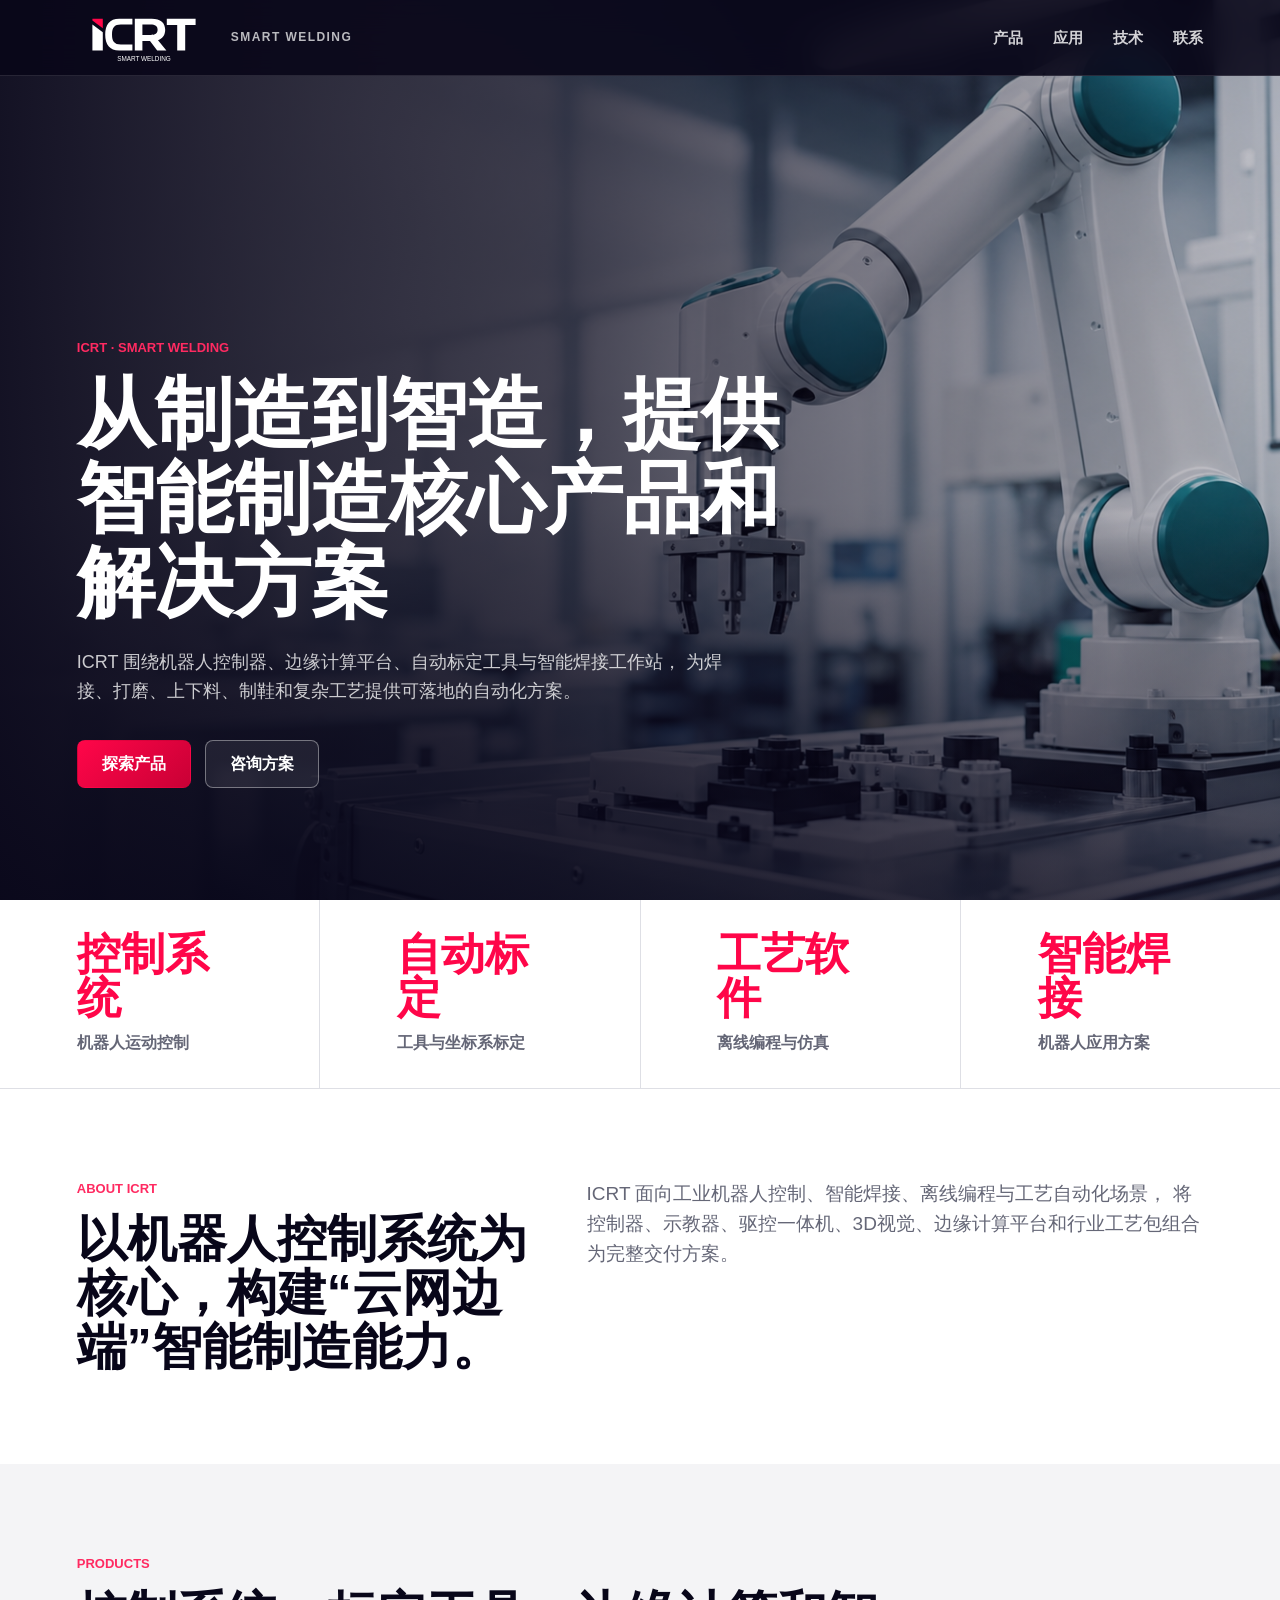
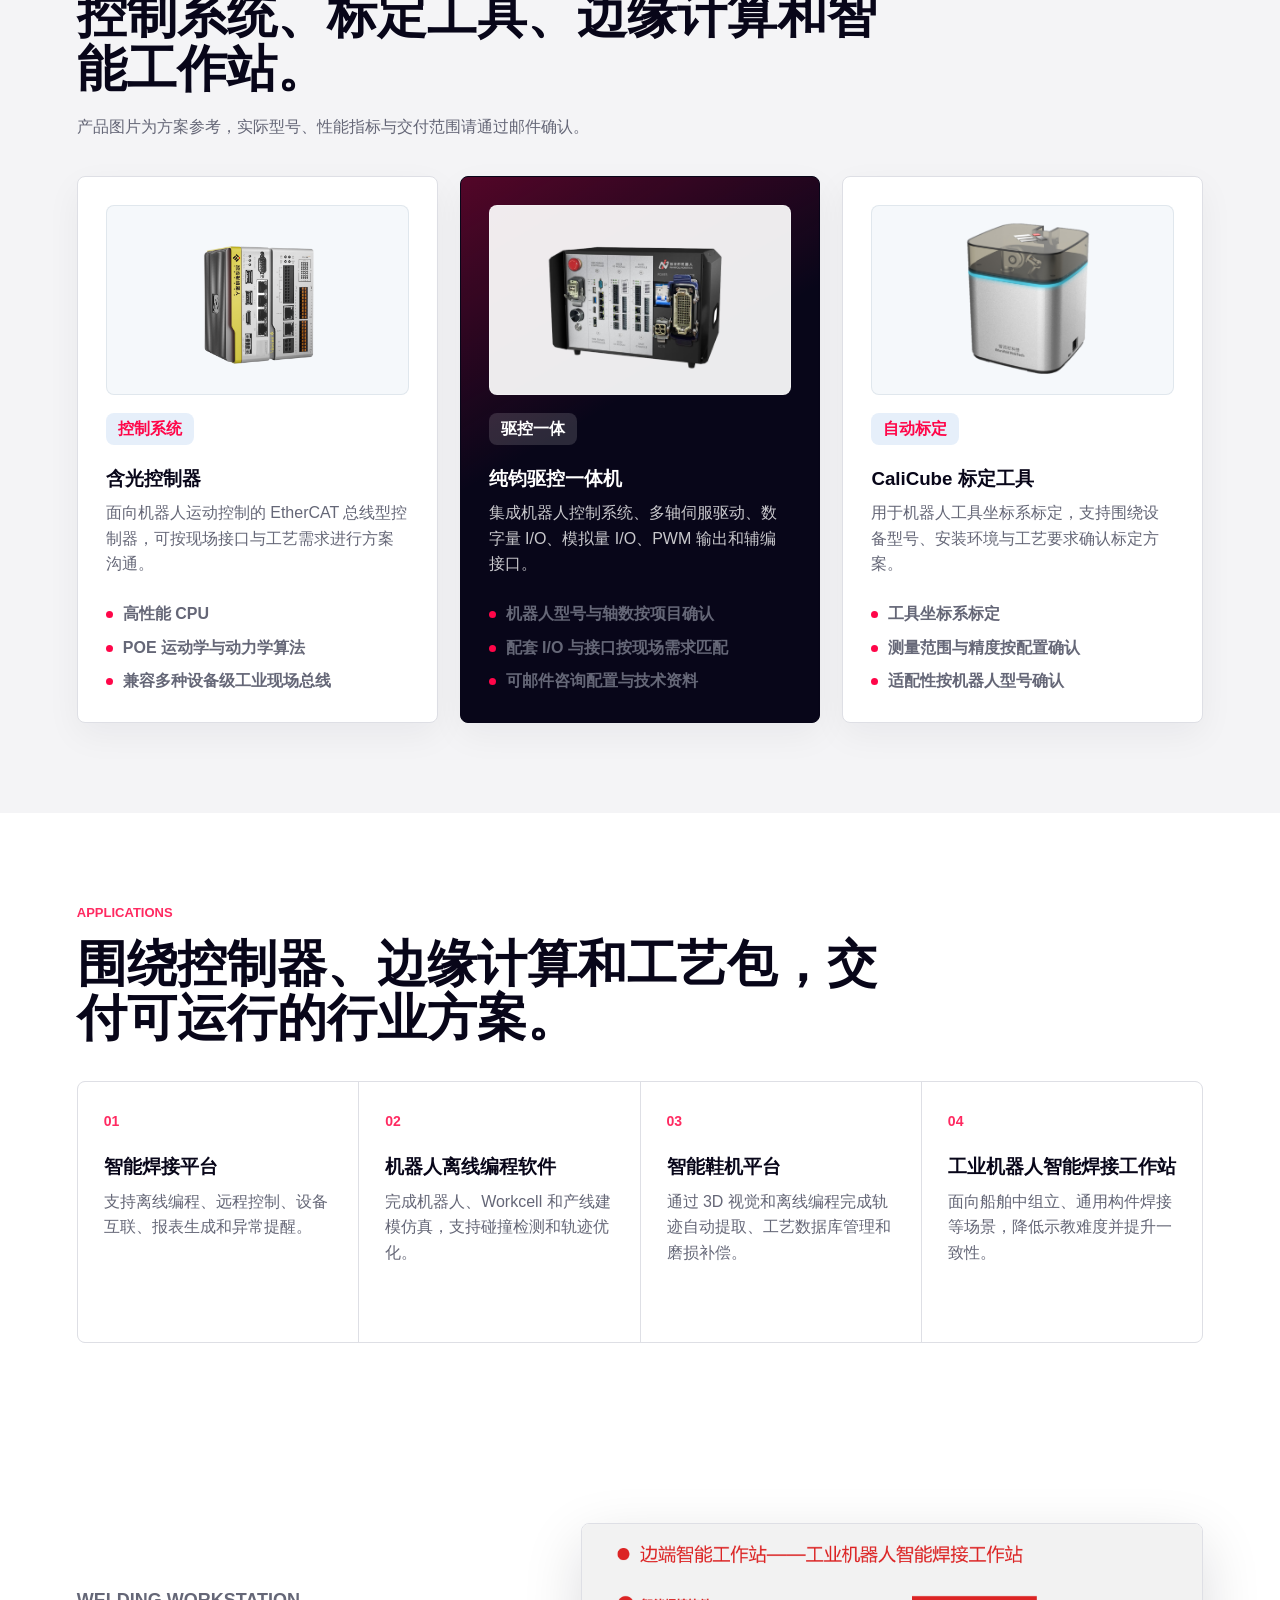
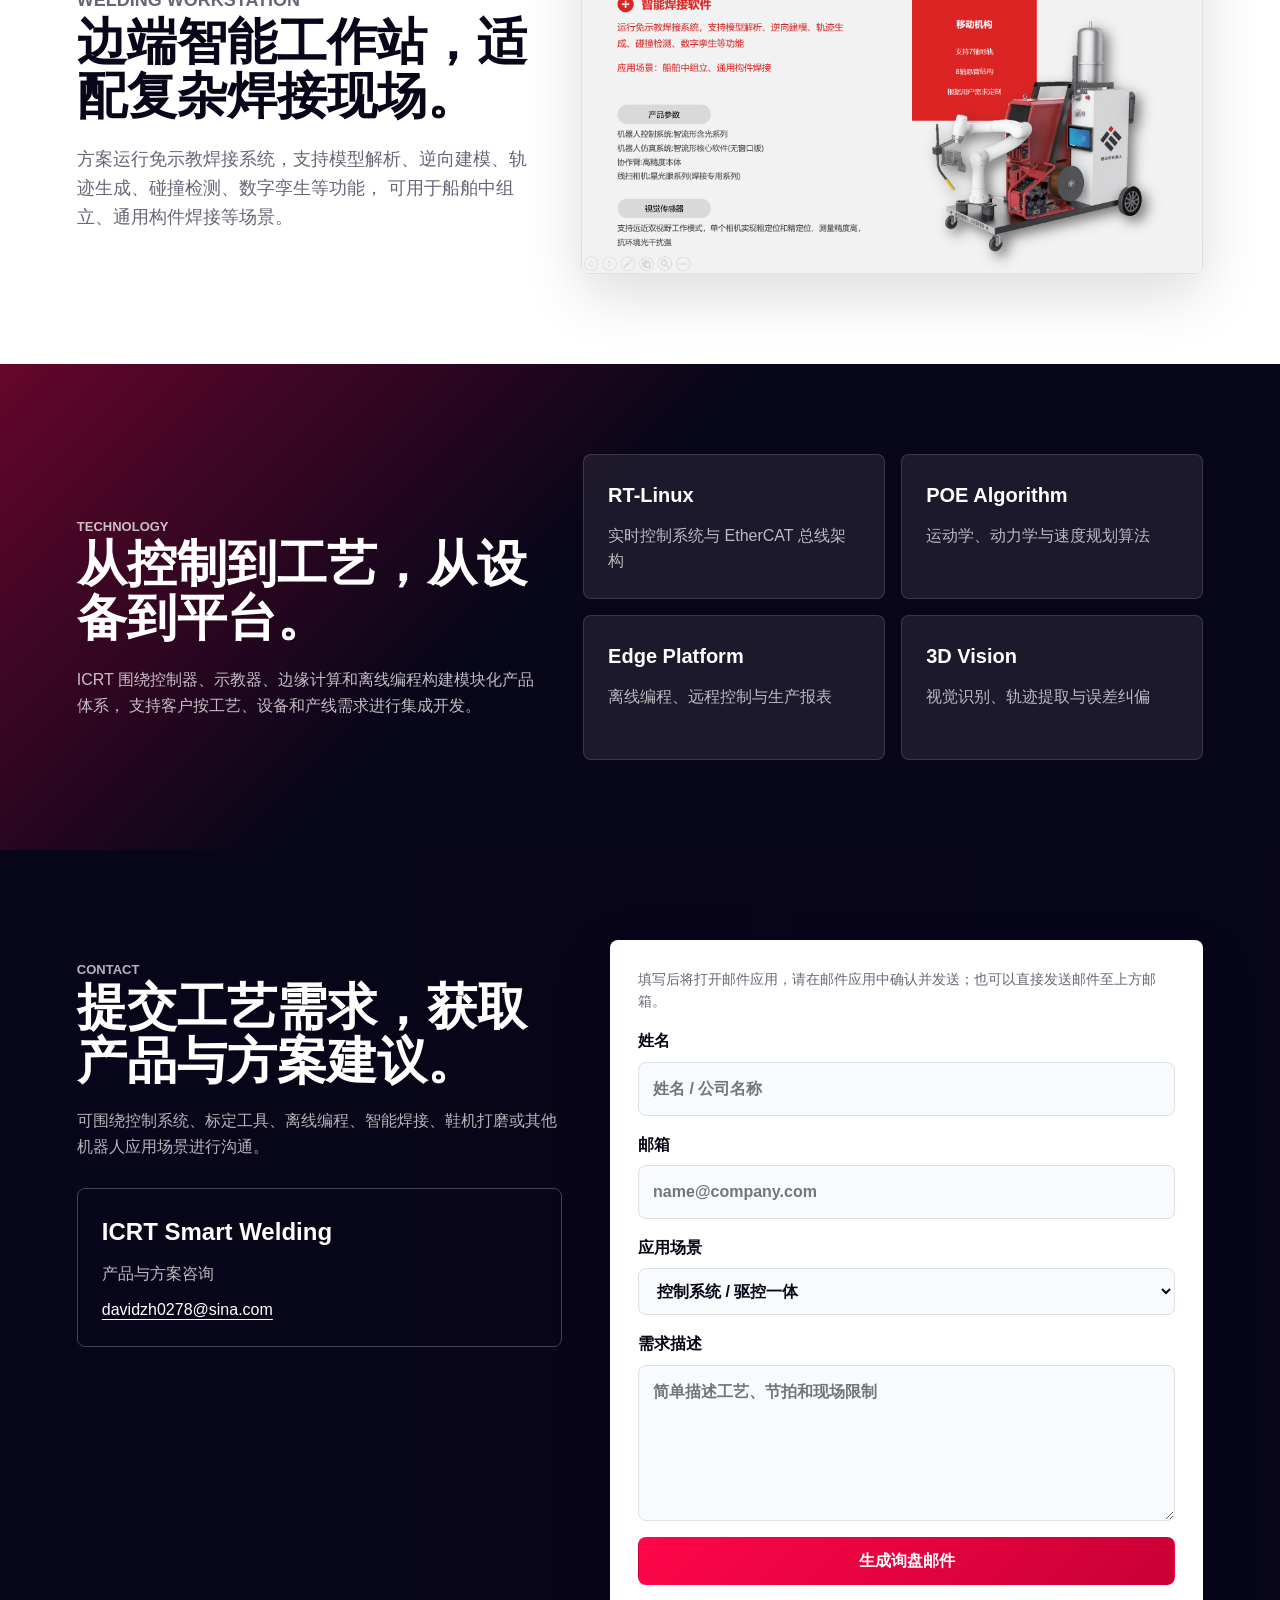
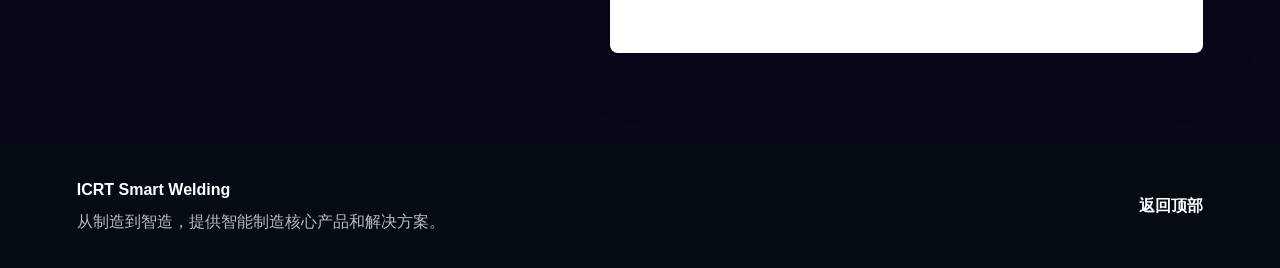
==== index.html @ 4f70ba0a "Publish ICRT public trial website" ====
<!doctype html>
<html lang="zh-CN">
  <head>
    <meta charset="UTF-8" />
    <meta name="viewport" content="width=device-width, initial-scale=1.0" />
    <meta
      name="description"
      content="ICRT Smart Welding 提供机器人控制系统、离线编程、自动标定、边缘计算和智能焊接解决方案。"
    />
    <title>ICRT Smart Welding | 智能制造核心产品与解决方案</title>
    <link rel="icon" href="assets/brand/icrt-mark.svg" type="image/svg+xml" />
    <link rel="stylesheet" href="styles.css" />
  </head>
  <body>
    <header class="site-header">
      <a class="brand" href="#top" aria-label="ICRT Smart Welding 首页">
        <img src="assets/icrt-logo.svg" alt="" />
        <span>SMART WELDING</span>
      </a>
      <button class="nav-toggle" type="button" aria-label="打开导航" aria-expanded="false">
        <span></span>
        <span></span>
        <span></span>
      </button>
      <nav class="site-nav" aria-label="主导航">
        <a href="#products">产品</a>
        <a href="#solutions">应用</a>
        <a href="#technology">技术</a>
        <a href="#contact">联系</a>
      </nav>
    </header>

    <main id="top">
      <section class="hero">
        <img class="hero-image" src="assets/hero-cobot.png" alt="洁净工业环境中的协作机器人" />
        <div class="hero-overlay"></div>
        <div class="hero-content">
          <p class="eyebrow">ICRT · SMART WELDING</p>
          <h1>从制造到智造，提供智能制造核心产品和解决方案</h1>
          <p>
            ICRT 围绕机器人控制器、边缘计算平台、自动标定工具与智能焊接工作站，
            为焊接、打磨、上下料、制鞋和复杂工艺提供可落地的自动化方案。
          </p>
          <div class="hero-actions">
            <a class="button primary" href="#products">探索产品</a>
            <a class="button secondary" href="#contact">咨询方案</a>
          </div>
        </div>
      </section>

      <section class="metrics">
        <article>
          <strong>控制系统</strong>
          <span>机器人运动控制</span>
        </article>
        <article>
          <strong>自动标定</strong>
          <span>工具与坐标系标定</span>
        </article>
        <article>
          <strong>工艺软件</strong>
          <span>离线编程与仿真</span>
        </article>
        <article>
          <strong>智能焊接</strong>
          <span>机器人应用方案</span>
        </article>
      </section>

      <section class="section intro">
        <div>
          <p class="section-label">About ICRT</p>
          <h2>以机器人控制系统为核心，构建“云网边端”智能制造能力。</h2>
        </div>
        <p>
          ICRT 面向工业机器人控制、智能焊接、离线编程与工艺自动化场景，
          将控制器、示教器、驱控一体机、3D视觉、边缘计算平台和行业工艺包组合为完整交付方案。
        </p>
      </section>

      <section class="section" id="products">
        <div class="section-heading">
          <p class="section-label">Products</p>
          <h2>控制系统、标定工具、边缘计算和智能工作站。</h2>
          <p class="product-note">产品图片为方案参考，实际型号、性能指标与交付范围请通过邮件确认。</p>
        </div>
        <div class="product-grid">
          <article class="product-card">
            <img src="assets/materials/hangguang-controller.png" alt="含光控制器" />
            <span class="product-tag">控制系统</span>
            <h3>含光控制器</h3>
            <p>面向机器人运动控制的 EtherCAT 总线型控制器，可按现场接口与工艺需求进行方案沟通。</p>
            <ul>
              <li>高性能 CPU</li>
              <li>POE 运动学与动力学算法</li>
              <li>兼容多种设备级工业现场总线</li>
            </ul>
          </article>
          <article class="product-card featured">
            <img src="assets/materials/chunjun-drive-control.png" alt="纯钧驱控一体机" />
            <span class="product-tag">驱控一体</span>
            <h3>纯钧驱控一体机</h3>
            <p>集成机器人控制系统、多轴伺服驱动、数字量 I/O、模拟量 I/O、PWM 输出和辅编接口。</p>
            <ul>
              <li>机器人型号与轴数按项目确认</li>
              <li>配套 I/O 与接口按现场需求匹配</li>
              <li>可邮件咨询配置与技术资料</li>
            </ul>
          </article>
          <article class="product-card">
            <img src="assets/materials/calicube.png" alt="CaliCube 自动标定工具" />
            <span class="product-tag">自动标定</span>
            <h3>CaliCube 标定工具</h3>
            <p>用于机器人工具坐标系标定，支持围绕设备型号、安装环境与工艺要求确认标定方案。</p>
            <ul>
              <li>工具坐标系标定</li>
              <li>测量范围与精度按配置确认</li>
              <li>适配性按机器人型号确认</li>
            </ul>
          </article>
        </div>
      </section>

      <section class="section solutions" id="solutions">
        <div class="section-heading">
          <p class="section-label">Applications</p>
          <h2>围绕控制器、边缘计算和工艺包，交付可运行的行业方案。</h2>
        </div>
        <div class="solution-list">
          <article>
            <span>01</span>
            <h3>智能焊接平台</h3>
            <p>支持离线编程、远程控制、设备互联、报表生成和异常提醒。</p>
          </article>
          <article>
            <span>02</span>
            <h3>机器人离线编程软件</h3>
            <p>完成机器人、Workcell 和产线建模仿真，支持碰撞检测和轨迹优化。</p>
          </article>
          <article>
            <span>03</span>
            <h3>智能鞋机平台</h3>
            <p>通过 3D 视觉和离线编程完成轨迹自动提取、工艺数据库管理和磨损补偿。</p>
          </article>
          <article>
            <span>04</span>
            <h3>工业机器人智能焊接工作站</h3>
            <p>面向船舶中组立、通用构件焊接等场景，降低示教难度并提升一致性。</p>
          </article>
        </div>
      </section>

      <section class="section image-feature">
        <div>
          <p class="section-label">Welding Workstation</p>
          <h2>边端智能工作站，适配复杂焊接现场。</h2>
          <p>
            方案运行免示教焊接系统，支持模型解析、逆向建模、轨迹生成、碰撞检测、数字孪生等功能，
            可用于船舶中组立、通用构件焊接等场景。
          </p>
        </div>
        <img src="assets/materials/welding-workstation.png" alt="工业机器人智能焊接工作站" />
      </section>

      <section class="section tech-band" id="technology">
        <div class="tech-copy">
          <p class="section-label">Technology</p>
          <h2>从控制到工艺，从设备到平台。</h2>
          <p>
            ICRT 围绕控制器、示教器、边缘计算和离线编程构建模块化产品体系，
            支持客户按工艺、设备和产线需求进行集成开发。
          </p>
        </div>
        <div class="tech-grid">
          <div>
            <strong>RT-Linux</strong>
            <span>实时控制系统与 EtherCAT 总线架构</span>
          </div>
          <div>
            <strong>POE Algorithm</strong>
            <span>运动学、动力学与速度规划算法</span>
          </div>
          <div>
            <strong>Edge Platform</strong>
            <span>离线编程、远程控制与生产报表</span>
          </div>
          <div>
            <strong>3D Vision</strong>
            <span>视觉识别、轨迹提取与误差纠偏</span>
          </div>
        </div>
      </section>

      <section class="contact-section" id="contact">
        <div>
          <p class="section-label">Contact</p>
          <h2>提交工艺需求，获取产品与方案建议。</h2>
          <p>
            可围绕控制系统、标定工具、离线编程、智能焊接、鞋机打磨或其他机器人应用场景进行沟通。
          </p>
          <div class="contact-details">
            <strong>ICRT Smart Welding</strong>
            <span>产品与方案咨询</span>
            <a href="mailto:davidzh0278@sina.com">davidzh0278@sina.com</a>
          </div>
        </div>
        <form class="contact-form" aria-describedby="contact-form-help">
          <p class="form-help" id="contact-form-help">填写后将打开邮件应用，请在邮件应用中确认并发送；也可以直接发送邮件至上方邮箱。</p>
          <label>
            姓名
            <input type="text" name="name" placeholder="姓名 / 公司名称" required />
          </label>
          <label>
            邮箱
            <input type="email" name="email" placeholder="name@company.com" required />
          </label>
          <label>
            应用场景
            <select name="scenario">
              <option>控制系统 / 驱控一体</option>
              <option>智能焊接平台</option>
              <option>离线编程 / 边缘计算</option>
              <option>自动标定 / 视觉应用</option>
            </select>
          </label>
          <label>
            需求描述
            <textarea name="message" rows="5" placeholder="简单描述工艺、节拍和现场限制" required></textarea>
          </label>
          <button class="button primary" type="submit">生成询盘邮件</button>
          <p class="form-status" role="status"></p>
        </form>
      </section>
    </main>

    <footer class="site-footer">
      <div>
        <strong>ICRT Smart Welding</strong>
        <p>从制造到智造，提供智能制造核心产品和解决方案。</p>
      </div>
      <a href="#top">返回顶部</a>
    </footer>

    <script src="script.js"></script>
  </body>
</html>
---- styles.css ----
:root {
  --ink: #080619;
  --muted: #656777;
  --line: #dedfe5;
  --paper: #f4f4f6;
  --surface: #ffffff;
  --navy: #080619;
  --blue: #ff0649;
  --cyan: #ff2a61;
  --orange: #ff0649;
  --silver: #d7d9df;
  --shadow: 0 20px 60px rgba(8, 6, 25, 0.14);
}

* {
  box-sizing: border-box;
}

html {
  scroll-behavior: smooth;
}

body {
  margin: 0;
  color: var(--ink);
  background: var(--paper);
  font-family: "Microsoft YaHei", "PingFang SC", "Hiragino Sans GB", Arial, sans-serif;
  line-height: 1.6;
}

a {
  color: inherit;
  text-decoration: none;
}

button,
input,
textarea,
select {
  font: inherit;
}

.site-header {
  position: fixed;
  inset: 0 0 auto;
  z-index: 20;
  display: flex;
  align-items: center;
  justify-content: space-between;
  min-height: 76px;
  padding: 0 6vw;
  color: #fff;
  background: rgba(8, 6, 25, 0.88);
  border-bottom: 1px solid rgba(255, 255, 255, 0.12);
  backdrop-filter: blur(18px);
}

.brand {
  display: flex;
  align-items: center;
  gap: 12px;
  font-weight: 800;
}

.brand img {
  width: 142px;
  height: 58px;
  object-fit: contain;
  padding: 0;
  background: transparent;
  border-radius: 0;
}

.brand span {
  font-size: 12px;
  letter-spacing: 0.12em;
  color: rgba(255, 255, 255, 0.72);
}

.site-nav {
  display: flex;
  align-items: center;
  gap: 30px;
  color: rgba(255, 255, 255, 0.82);
  font-size: 15px;
  font-weight: 700;
}

.site-nav a:hover {
  color: #fff;
}

.nav-toggle {
  display: none;
  width: 42px;
  height: 42px;
  padding: 10px;
  background: transparent;
  border: 1px solid rgba(255, 255, 255, 0.24);
  border-radius: 8px;
}

.nav-toggle span {
  display: block;
  height: 2px;
  margin: 5px 0;
  background: #fff;
}

.hero {
  position: relative;
  min-height: 100vh;
  display: grid;
  align-items: end;
  overflow: hidden;
  background: var(--navy);
}

.hero-image {
  position: absolute;
  inset: 0;
  width: 100%;
  height: 100%;
  object-fit: cover;
}

.hero-overlay {
  position: absolute;
  inset: 0;
  background:
    linear-gradient(90deg, rgba(8, 6, 25, 0.95) 0%, rgba(8, 6, 25, 0.75) 43%, rgba(8, 6, 25, 0.2) 100%),
    linear-gradient(0deg, rgba(8, 6, 25, 0.7), transparent 44%);
}

.hero-content {
  position: relative;
  z-index: 1;
  width: min(820px, 88vw);
  min-width: 0;
  max-width: 100%;
  padding: 150px 0 112px 6vw;
  color: #fff;
}

.eyebrow,
.section-label {
  margin: 0 0 13px;
  color: var(--cyan);
  font-size: 13px;
  font-weight: 900;
  letter-spacing: 0;
  text-transform: uppercase;
}

.hero h1,
.section h2,
.contact-section h2 {
  margin: 0;
  line-height: 1.08;
  letter-spacing: 0;
}

.hero h1 {
  font-size: clamp(44px, 6.5vw, 78px);
  max-width: 780px;
  overflow-wrap: anywhere;
}

.hero p:not(.eyebrow) {
  max-width: 650px;
  margin: 24px 0 0;
  color: rgba(255, 255, 255, 0.78);
  font-size: 18px;
  overflow-wrap: anywhere;
}

.hero-actions {
  display: flex;
  flex-wrap: wrap;
  gap: 14px;
  margin-top: 34px;
}

.button {
  display: inline-flex;
  align-items: center;
  justify-content: center;
  min-height: 48px;
  padding: 0 24px;
  border: 1px solid transparent;
  border-radius: 8px;
  font-weight: 900;
  cursor: pointer;
}

.button.primary {
  color: #fff;
  background: linear-gradient(135deg, #ff0649, #c90035);
}

.button.secondary {
  color: #fff;
  border-color: rgba(255, 255, 255, 0.38);
  background: rgba(255, 255, 255, 0.08);
}

.metrics {
  display: grid;
  grid-template-columns: repeat(4, 1fr);
  gap: 1px;
  background: var(--line);
  border-bottom: 1px solid var(--line);
}

.metrics article {
  padding: 32px 6vw;
  background: #fff;
}

.metrics strong {
  display: block;
  color: var(--blue);
  font-size: clamp(28px, 4vw, 44px);
  line-height: 1;
}

.metrics span {
  display: block;
  margin-top: 10px;
  color: var(--muted);
  font-weight: 700;
}

.section,
.contact-section {
  padding: 90px 6vw;
}

.intro {
  display: grid;
  grid-template-columns: minmax(280px, 0.85fr) minmax(0, 1.15fr);
  gap: 54px;
  align-items: start;
  background: #fff;
}

.intro p:last-child {
  margin: 0;
  color: var(--muted);
  font-size: 19px;
}

.section-heading {
  max-width: 820px;
  margin-bottom: 36px;
}

.section h2,
.contact-section h2 {
  font-size: clamp(30px, 4vw, 50px);
}

.product-grid {
  display: grid;
  grid-template-columns: repeat(3, 1fr);
  gap: 22px;
}

.product-card {
  min-height: 315px;
  padding: 28px;
  background: var(--surface);
  border: 1px solid var(--line);
  border-radius: 8px;
  box-shadow: 0 12px 35px rgba(7, 18, 31, 0.05);
}

.product-card img {
  display: block;
  width: 100%;
  height: 190px;
  object-fit: contain;
  margin-bottom: 18px;
  padding: 12px;
  background: #f5f8fb;
  border: 1px solid rgba(216, 225, 232, 0.72);
  border-radius: 8px;
}

.product-card.featured {
  color: #fff;
  background:
    linear-gradient(150deg, rgba(255, 6, 73, 0.3), transparent 42%),
    var(--navy);
  border-color: var(--navy);
}

.product-card.featured img {
  background: rgba(255, 255, 255, 0.92);
  border-color: rgba(255, 255, 255, 0.24);
}

.product-tag {
  display: inline-flex;
  min-height: 32px;
  align-items: center;
  padding: 0 12px;
  color: var(--blue);
  background: rgba(11, 99, 206, 0.1);
  border-radius: 8px;
  font-weight: 900;
}

.featured .product-tag {
  color: #fff;
  background: rgba(255, 255, 255, 0.14);
}

.product-card h3,
.solution-list h3 {
  margin: 22px 0 10px;
  line-height: 1.25;
}

.product-card p,
.solution-list p,
.tech-copy p,
.contact-section p {
  margin: 0;
  color: var(--muted);
}

.featured p,
.featured li {
  color: rgba(255, 255, 255, 0.78);
}

.product-card ul {
  display: grid;
  gap: 8px;
  padding: 0;
  margin: 24px 0 0;
  list-style: none;
}

.product-card li {
  color: var(--muted);
  font-weight: 700;
}

.product-card li::before {
  content: "";
  display: inline-block;
  width: 7px;
  height: 7px;
  margin-right: 10px;
  background: var(--orange);
  border-radius: 50%;
  vertical-align: middle;
}

.solutions {
  background: #fff;
}

.solution-list {
  display: grid;
  grid-template-columns: repeat(4, 1fr);
  gap: 1px;
  background: var(--line);
  border: 1px solid var(--line);
  border-radius: 8px;
  overflow: hidden;
}

.solution-list article {
  min-height: 260px;
  padding: 26px;
  background: #fff;
}

.solution-list span {
  color: var(--cyan);
  font-size: 14px;
  font-weight: 900;
}

.image-feature {
  display: grid;
  grid-template-columns: minmax(280px, 0.85fr) minmax(0, 1.15fr);
  gap: 44px;
  align-items: center;
  background: #fff;
}

.image-feature p {
  margin: 22px 0 0;
  color: var(--muted);
  font-size: 18px;
}

.image-feature img {
  display: block;
  width: 100%;
  border: 1px solid var(--line);
  border-radius: 8px;
  box-shadow: var(--shadow);
}

.tech-band {
  display: grid;
  grid-template-columns: minmax(280px, 0.85fr) minmax(0, 1.15fr);
  gap: 48px;
  align-items: center;
  color: #fff;
  background:
    linear-gradient(135deg, rgba(255, 6, 73, 0.38), transparent 42%),
    var(--navy);
}

.tech-copy p {
  margin-top: 22px;
  color: rgba(255, 255, 255, 0.74);
}

.tech-grid {
  display: grid;
  grid-template-columns: repeat(2, 1fr);
  gap: 16px;
}

.tech-grid div {
  min-height: 145px;
  padding: 24px;
  background: rgba(255, 255, 255, 0.08);
  border: 1px solid rgba(255, 255, 255, 0.14);
  border-radius: 8px;
}

.tech-grid strong {
  display: block;
  font-size: 20px;
}

.tech-grid span {
  display: block;
  margin-top: 12px;
  color: rgba(255, 255, 255, 0.7);
}

.contact-section {
  display: grid;
  grid-template-columns: minmax(280px, 0.9fr) minmax(0, 1.1fr);
  gap: 48px;
  align-items: start;
  color: #fff;
  background:
    linear-gradient(90deg, rgba(8, 6, 25, 0.97), rgba(8, 6, 25, 0.88)),
    var(--navy);
}

.contact-section p {
  margin-top: 20px;
  color: rgba(255, 255, 255, 0.7);
}

.contact-details {
  display: grid;
  gap: 10px;
  margin-top: 28px;
  padding: 24px;
  border: 1px solid rgba(255, 255, 255, 0.24);
  border-radius: 8px;
}

.contact-details strong {
  font-size: 24px;
}

.contact-details span {
  color: rgba(255, 255, 255, 0.74);
}

.contact-details a {
  color: #fff;
  overflow-wrap: anywhere;
  text-decoration: underline;
  text-underline-offset: 4px;
}

.product-note {
  margin: 18px 0 0;
  color: var(--muted);
}

.contact-form {
  display: grid;
  gap: 16px;
  padding: 28px;
  color: var(--ink);
  background: #fff;
  border-radius: 8px;
  box-shadow: var(--shadow);
}

.contact-form label {
  display: grid;
  gap: 8px;
  font-weight: 800;
}

.contact-form input,
.contact-form textarea,
.contact-form select {
  width: 100%;
  padding: 13px 14px;
  color: var(--ink);
  background: #f8fbfd;
  border: 1px solid var(--line);
  border-radius: 8px;
  outline: none;
}

.contact-form input:focus,
.contact-form textarea:focus,
.contact-form select:focus {
  border-color: var(--blue);
  box-shadow: 0 0 0 4px rgba(11, 99, 206, 0.12);
}

.contact-form .form-help {
  margin: 0;
  color: var(--muted);
  font-size: 14px;
}

.contact-form .form-status {
  min-height: 24px;
  margin: 0;
  color: var(--ink);
  font-weight: 800;
}

.site-footer {
  display: flex;
  align-items: center;
  justify-content: space-between;
  gap: 24px;
  padding: 34px 6vw;
  color: rgba(255, 255, 255, 0.72);
  background: #050b13;
}

.site-footer strong {
  color: #fff;
}

.site-footer p {
  margin: 6px 0 0;
}

.site-footer a {
  color: #fff;
  font-weight: 900;
}

@media (max-width: 1080px) {
  .metrics,
  .solution-list {
    grid-template-columns: repeat(2, 1fr);
  }

  .product-grid {
    grid-template-columns: 1fr;
  }
}

@media (max-width: 820px) {
  .site-header {
    min-height: 66px;
  }

  .nav-toggle {
    display: block;
  }

  .site-nav {
    position: absolute;
    top: 66px;
    right: 6vw;
    left: 6vw;
    display: none;
    flex-direction: column;
    align-items: stretch;
    gap: 0;
    padding: 10px;
    color: var(--ink);
    background: #fff;
    border: 1px solid var(--line);
    border-radius: 8px;
    box-shadow: var(--shadow);
  }

  .site-nav.is-open {
    display: flex;
  }

  .site-nav a {
    padding: 13px 12px;
  }

  .site-nav a:hover {
    color: var(--blue);
  }

  .hero {
    min-height: 720px;
  }

  .hero-content {
    width: auto;
    padding: 128px 6vw 74px;
  }

  .hero h1 {
    font-size: clamp(32px, 8.8vw, 38px);
    line-height: 1.12;
  }

  .hero-actions,
  .site-footer {
    align-items: stretch;
    flex-direction: column;
  }

  .button {
    width: 100%;
  }

  .intro,
  .image-feature,
  .tech-band,
  .contact-section {
    grid-template-columns: 1fr;
  }

  .metrics,
  .solution-list,
  .tech-grid {
    grid-template-columns: 1fr;
  }

  .metrics article {
    padding: 28px 6vw;
  }

  .section,
  .contact-section {
    padding: 68px 6vw;
  }
}
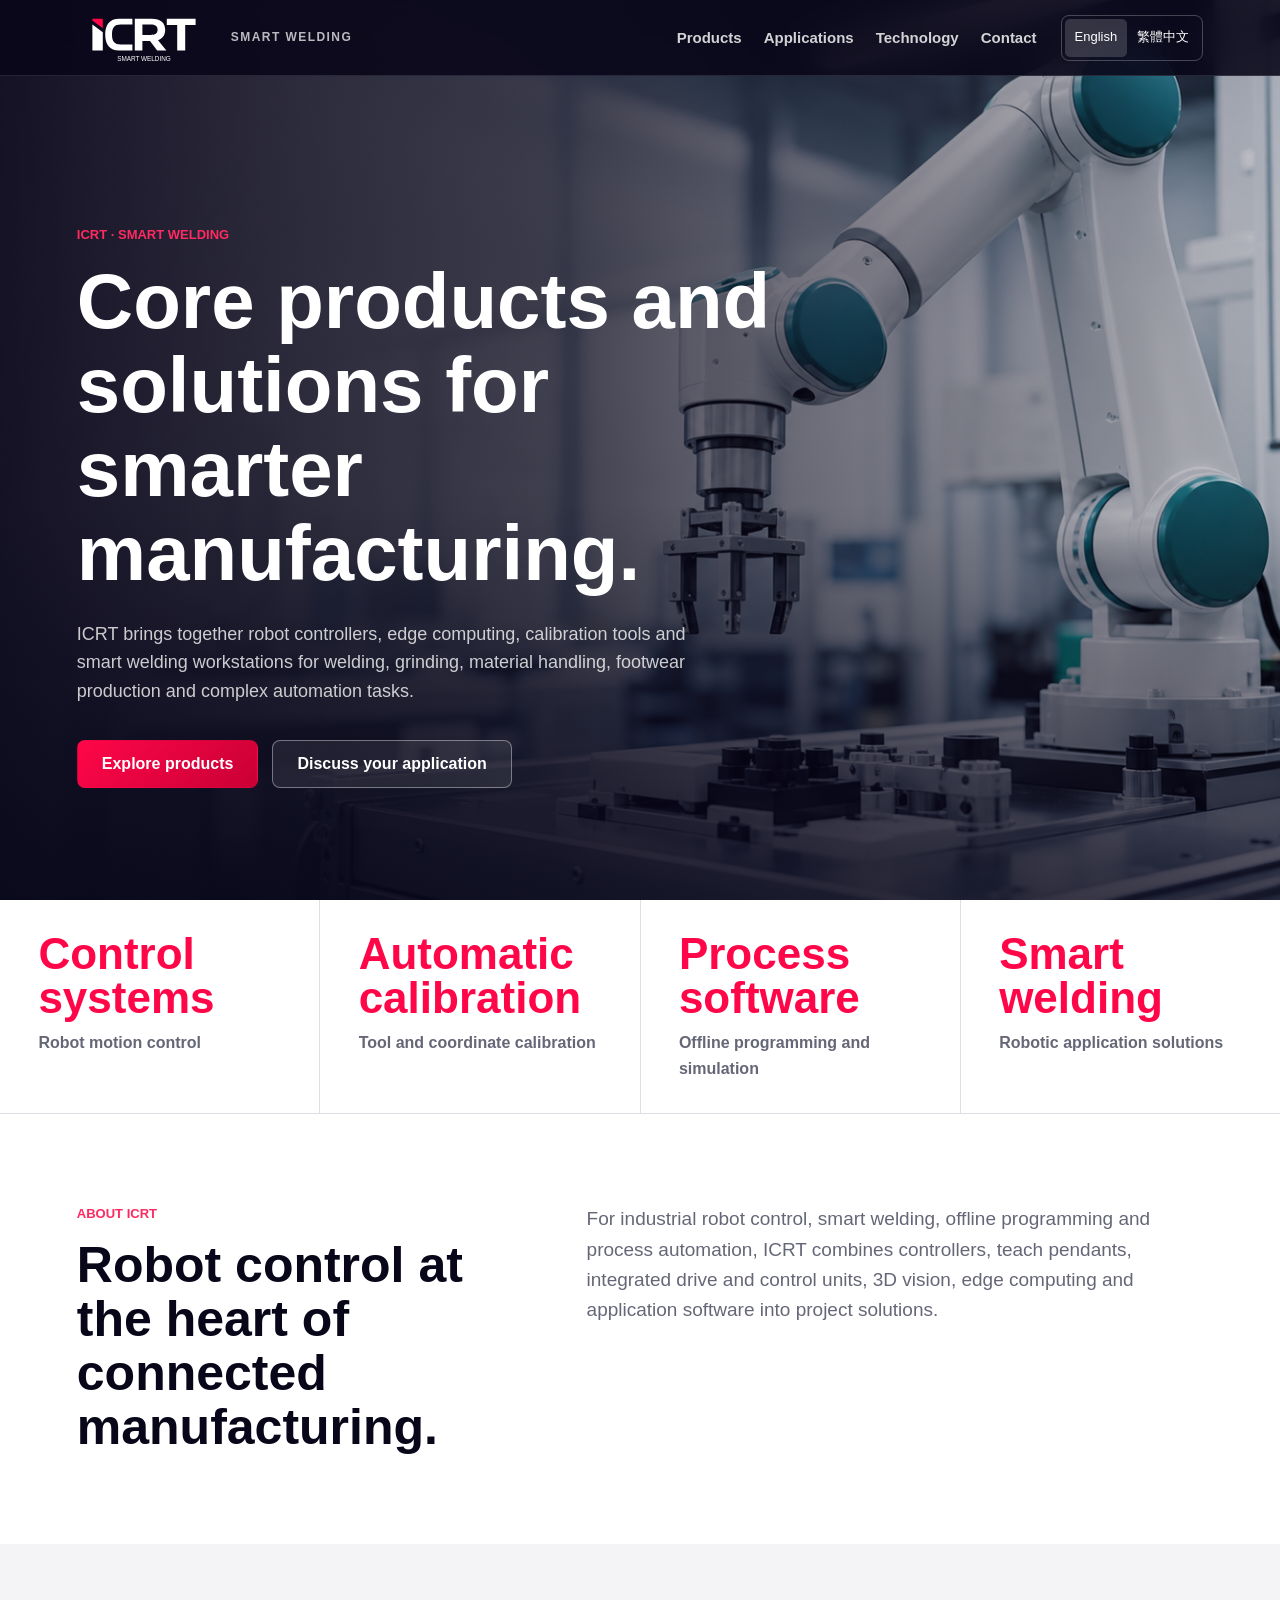
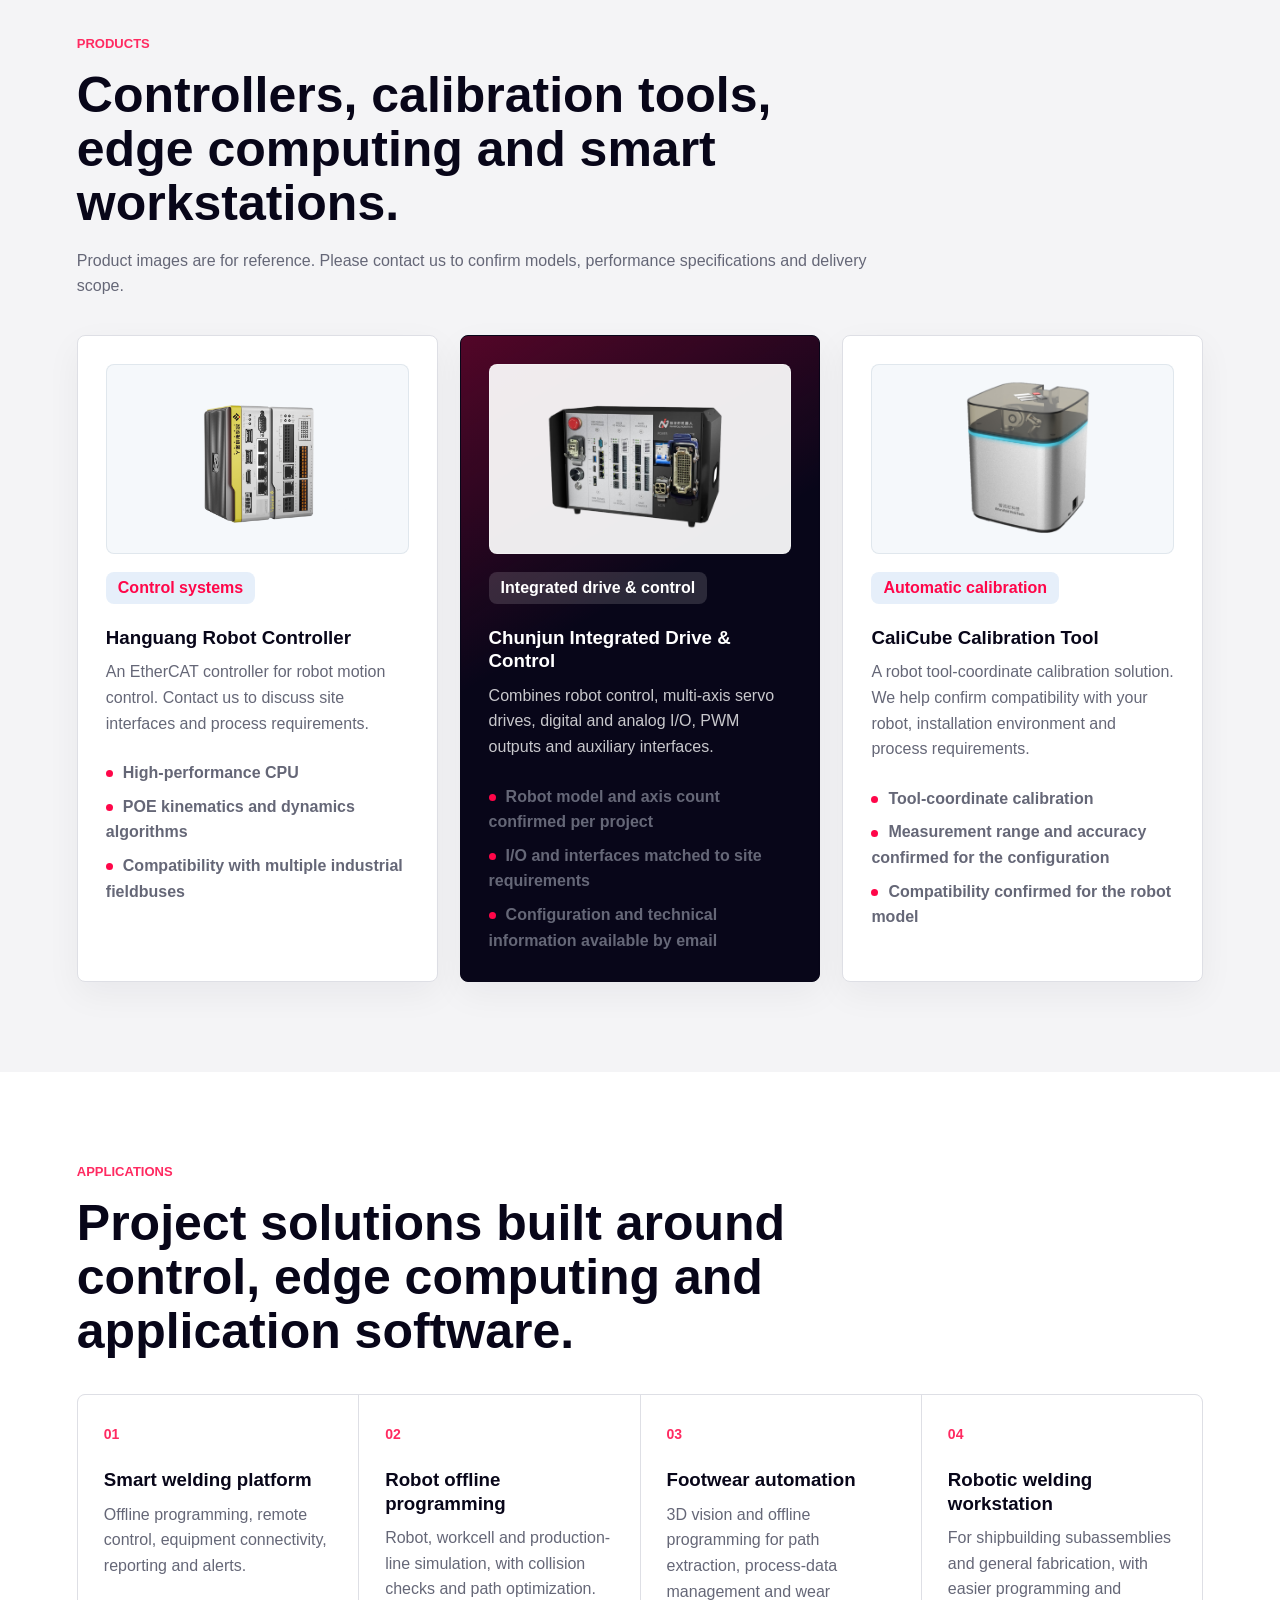
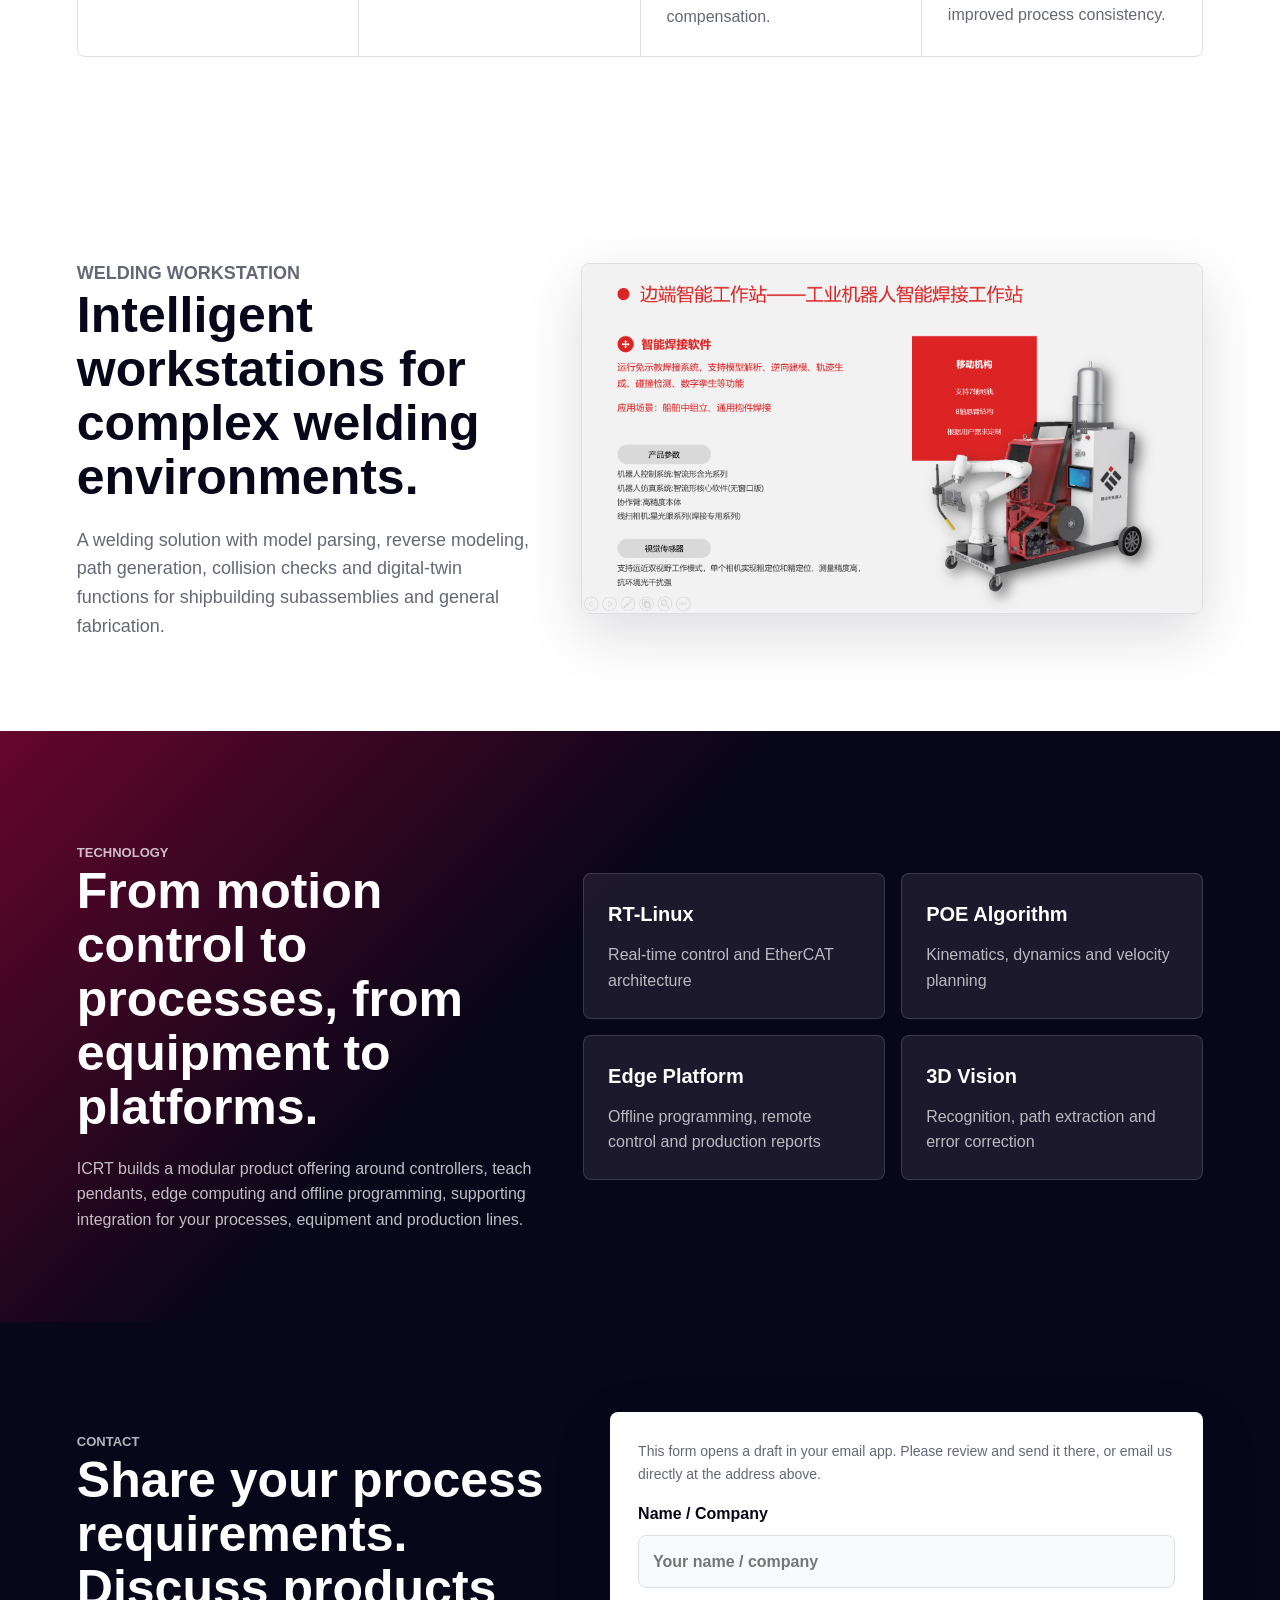
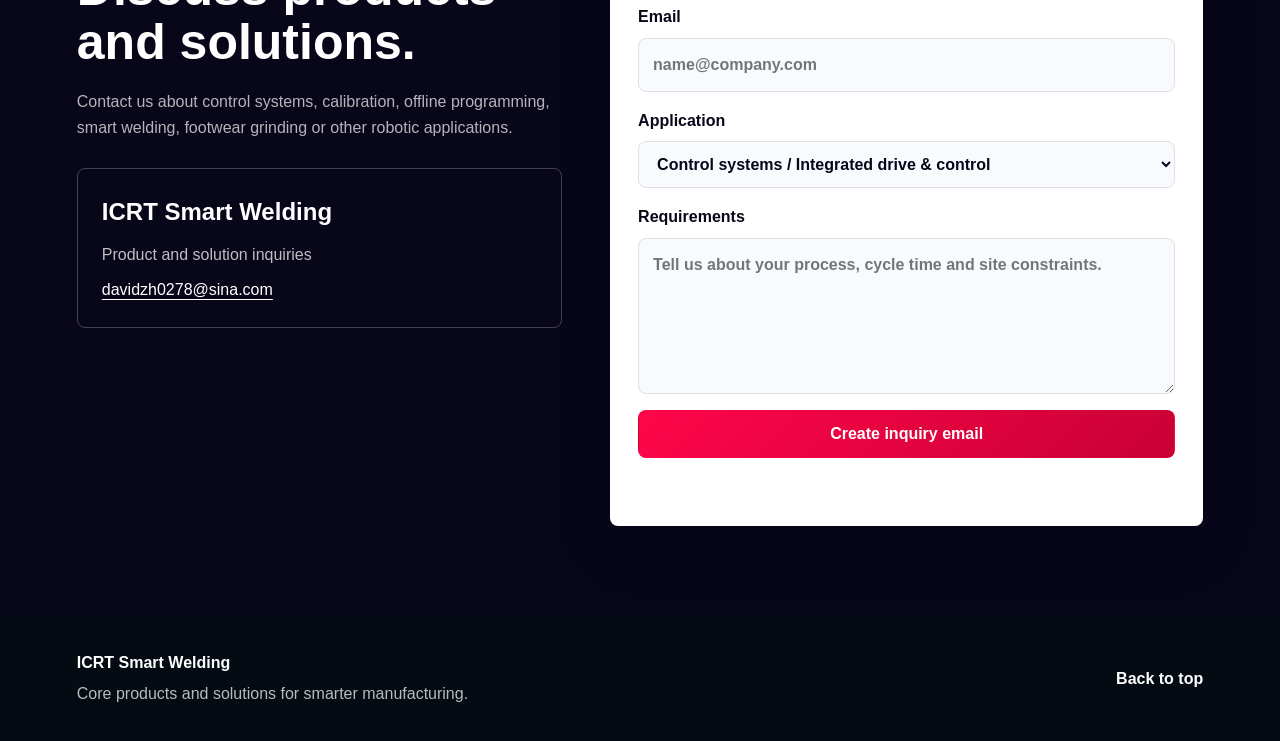
==== commit 62ff09eb: "Add English default and Traditional Chinese website" ====
--- a/index.html
+++ b/index.html
@@ -1,246 +1,256 @@
-<!doctype html>
-<html lang="zh-CN">
-  <head>
-    <meta charset="UTF-8" />
-    <meta name="viewport" content="width=device-width, initial-scale=1.0" />
-    <meta
-      name="description"
-      content="ICRT Smart Welding 提供机器人控制系统、离线编程、自动标定、边缘计算和智能焊接解决方案。"
-    />
-    <title>ICRT Smart Welding | 智能制造核心产品与解决方案</title>
-    <link rel="icon" href="assets/brand/icrt-mark.svg" type="image/svg+xml" />
-    <link rel="stylesheet" href="styles.css" />
-  </head>
-  <body>
-    <header class="site-header">
-      <a class="brand" href="#top" aria-label="ICRT Smart Welding 首页">
-        <img src="assets/icrt-logo.svg" alt="" />
-        <span>SMART WELDING</span>
-      </a>
-      <button class="nav-toggle" type="button" aria-label="打开导航" aria-expanded="false">
-        <span></span>
-        <span></span>
-        <span></span>
-      </button>
-      <nav class="site-nav" aria-label="主导航">
-        <a href="#products">产品</a>
-        <a href="#solutions">应用</a>
-        <a href="#technology">技术</a>
-        <a href="#contact">联系</a>
-      </nav>
-    </header>
-
-    <main id="top">
-      <section class="hero">
-        <img class="hero-image" src="assets/hero-cobot.png" alt="洁净工业环境中的协作机器人" />
-        <div class="hero-overlay"></div>
-        <div class="hero-content">
-          <p class="eyebrow">ICRT · SMART WELDING</p>
-          <h1>从制造到智造，提供智能制造核心产品和解决方案</h1>
-          <p>
-            ICRT 围绕机器人控制器、边缘计算平台、自动标定工具与智能焊接工作站，
-            为焊接、打磨、上下料、制鞋和复杂工艺提供可落地的自动化方案。
-          </p>
-          <div class="hero-actions">
-            <a class="button primary" href="#products">探索产品</a>
-            <a class="button secondary" href="#contact">咨询方案</a>
-          </div>
-        </div>
-      </section>
-
-      <section class="metrics">
-        <article>
-          <strong>控制系统</strong>
-          <span>机器人运动控制</span>
-        </article>
-        <article>
-          <strong>自动标定</strong>
-          <span>工具与坐标系标定</span>
-        </article>
-        <article>
-          <strong>工艺软件</strong>
-          <span>离线编程与仿真</span>
-        </article>
-        <article>
-          <strong>智能焊接</strong>
-          <span>机器人应用方案</span>
-        </article>
-      </section>
-
-      <section class="section intro">
-        <div>
-          <p class="section-label">About ICRT</p>
-          <h2>以机器人控制系统为核心，构建“云网边端”智能制造能力。</h2>
-        </div>
-        <p>
-          ICRT 面向工业机器人控制、智能焊接、离线编程与工艺自动化场景，
-          将控制器、示教器、驱控一体机、3D视觉、边缘计算平台和行业工艺包组合为完整交付方案。
-        </p>
-      </section>
-
-      <section class="section" id="products">
-        <div class="section-heading">
-          <p class="section-label">Products</p>
-          <h2>控制系统、标定工具、边缘计算和智能工作站。</h2>
-          <p class="product-note">产品图片为方案参考，实际型号、性能指标与交付范围请通过邮件确认。</p>
-        </div>
-        <div class="product-grid">
-          <article class="product-card">
-            <img src="assets/materials/hangguang-controller.png" alt="含光控制器" />
-            <span class="product-tag">控制系统</span>
-            <h3>含光控制器</h3>
-            <p>面向机器人运动控制的 EtherCAT 总线型控制器，可按现场接口与工艺需求进行方案沟通。</p>
-            <ul>
-              <li>高性能 CPU</li>
-              <li>POE 运动学与动力学算法</li>
-              <li>兼容多种设备级工业现场总线</li>
-            </ul>
-          </article>
-          <article class="product-card featured">
-            <img src="assets/materials/chunjun-drive-control.png" alt="纯钧驱控一体机" />
-            <span class="product-tag">驱控一体</span>
-            <h3>纯钧驱控一体机</h3>
-            <p>集成机器人控制系统、多轴伺服驱动、数字量 I/O、模拟量 I/O、PWM 输出和辅编接口。</p>
-            <ul>
-              <li>机器人型号与轴数按项目确认</li>
-              <li>配套 I/O 与接口按现场需求匹配</li>
-              <li>可邮件咨询配置与技术资料</li>
-            </ul>
-          </article>
-          <article class="product-card">
-            <img src="assets/materials/calicube.png" alt="CaliCube 自动标定工具" />
-            <span class="product-tag">自动标定</span>
-            <h3>CaliCube 标定工具</h3>
-            <p>用于机器人工具坐标系标定，支持围绕设备型号、安装环境与工艺要求确认标定方案。</p>
-            <ul>
-              <li>工具坐标系标定</li>
-              <li>测量范围与精度按配置确认</li>
-              <li>适配性按机器人型号确认</li>
-            </ul>
-          </article>
-        </div>
-      </section>
-
-      <section class="section solutions" id="solutions">
-        <div class="section-heading">
-          <p class="section-label">Applications</p>
-          <h2>围绕控制器、边缘计算和工艺包，交付可运行的行业方案。</h2>
-        </div>
-        <div class="solution-list">
-          <article>
-            <span>01</span>
-            <h3>智能焊接平台</h3>
-            <p>支持离线编程、远程控制、设备互联、报表生成和异常提醒。</p>
-          </article>
-          <article>
-            <span>02</span>
-            <h3>机器人离线编程软件</h3>
-            <p>完成机器人、Workcell 和产线建模仿真，支持碰撞检测和轨迹优化。</p>
-          </article>
-          <article>
-            <span>03</span>
-            <h3>智能鞋机平台</h3>
-            <p>通过 3D 视觉和离线编程完成轨迹自动提取、工艺数据库管理和磨损补偿。</p>
-          </article>
-          <article>
-            <span>04</span>
-            <h3>工业机器人智能焊接工作站</h3>
-            <p>面向船舶中组立、通用构件焊接等场景，降低示教难度并提升一致性。</p>
-          </article>
-        </div>
-      </section>
-
-      <section class="section image-feature">
-        <div>
-          <p class="section-label">Welding Workstation</p>
-          <h2>边端智能工作站，适配复杂焊接现场。</h2>
-          <p>
-            方案运行免示教焊接系统，支持模型解析、逆向建模、轨迹生成、碰撞检测、数字孪生等功能，
-            可用于船舶中组立、通用构件焊接等场景。
-          </p>
-        </div>
-        <img src="assets/materials/welding-workstation.png" alt="工业机器人智能焊接工作站" />
-      </section>
-
-      <section class="section tech-band" id="technology">
-        <div class="tech-copy">
-          <p class="section-label">Technology</p>
-          <h2>从控制到工艺，从设备到平台。</h2>
-          <p>
-            ICRT 围绕控制器、示教器、边缘计算和离线编程构建模块化产品体系，
-            支持客户按工艺、设备和产线需求进行集成开发。
-          </p>
-        </div>
-        <div class="tech-grid">
-          <div>
-            <strong>RT-Linux</strong>
-            <span>实时控制系统与 EtherCAT 总线架构</span>
-          </div>
-          <div>
-            <strong>POE Algorithm</strong>
-            <span>运动学、动力学与速度规划算法</span>
-          </div>
-          <div>
-            <strong>Edge Platform</strong>
-            <span>离线编程、远程控制与生产报表</span>
-          </div>
-          <div>
-            <strong>3D Vision</strong>
-            <span>视觉识别、轨迹提取与误差纠偏</span>
-          </div>
-        </div>
-      </section>
-
-      <section class="contact-section" id="contact">
-        <div>
-          <p class="section-label">Contact</p>
-          <h2>提交工艺需求，获取产品与方案建议。</h2>
-          <p>
-            可围绕控制系统、标定工具、离线编程、智能焊接、鞋机打磨或其他机器人应用场景进行沟通。
-          </p>
-          <div class="contact-details">
-            <strong>ICRT Smart Welding</strong>
-            <span>产品与方案咨询</span>
-            <a href="mailto:davidzh0278@sina.com">davidzh0278@sina.com</a>
-          </div>
-        </div>
-        <form class="contact-form" aria-describedby="contact-form-help">
-          <p class="form-help" id="contact-form-help">填写后将打开邮件应用，请在邮件应用中确认并发送；也可以直接发送邮件至上方邮箱。</p>
-          <label>
-            姓名
-            <input type="text" name="name" placeholder="姓名 / 公司名称" required />
-          </label>
-          <label>
-            邮箱
-            <input type="email" name="email" placeholder="name@company.com" required />
-          </label>
-          <label>
-            应用场景
-            <select name="scenario">
-              <option>控制系统 / 驱控一体</option>
-              <option>智能焊接平台</option>
-              <option>离线编程 / 边缘计算</option>
-              <option>自动标定 / 视觉应用</option>
-            </select>
-          </label>
-          <label>
-            需求描述
-            <textarea name="message" rows="5" placeholder="简单描述工艺、节拍和现场限制" required></textarea>
-          </label>
-          <button class="button primary" type="submit">生成询盘邮件</button>
-          <p class="form-status" role="status"></p>
-        </form>
-      </section>
-    </main>
-
-    <footer class="site-footer">
-      <div>
-        <strong>ICRT Smart Welding</strong>
-        <p>从制造到智造，提供智能制造核心产品和解决方案。</p>
-      </div>
-      <a href="#top">返回顶部</a>
-    </footer>
-
-    <script src="script.js"></script>
-  </body>
-</html>
+<!doctype html>
+<html lang="en">
+  <head>
+    <meta charset="UTF-8" />
+    <meta name="viewport" content="width=device-width, initial-scale=1.0" />
+    <meta
+      name="description"
+      content="Explore ICRT robot control, calibration, offline programming, edge computing and smart welding solutions."
+    />
+    <title>ICRT Smart Welding | Robot Control &amp; Automation Solutions</title>
+    <link rel="alternate" hreflang="en" href="./" />
+    <link rel="alternate" hreflang="zh-Hant" href="zh-hant/" />
+    <link rel="alternate" hreflang="x-default" href="./" />
+    <link rel="icon" href="assets/brand/icrt-mark.svg" type="image/svg+xml" />
+    <link rel="stylesheet" href="styles.css" />
+  </head>
+  <body>
+    <header class="site-header">
+      <a class="brand" href="#top" aria-label="ICRT Smart Welding home">
+        <img src="assets/icrt-logo.svg" alt="" />
+        <span>SMART WELDING</span>
+      </a>
+      <div class="header-controls">
+        <nav class="site-nav" id="site-navigation" aria-label="Main navigation">
+          <a href="#products">Products</a>
+          <a href="#solutions">Applications</a>
+          <a href="#technology">Technology</a>
+          <a href="#contact">Contact</a>
+        </nav>
+        <nav class="language-switch" aria-label="Website language">
+          <a href="./" lang="en" hreflang="en" aria-current="page">English</a>
+          <a href="zh-hant/" lang="zh-Hant" hreflang="zh-Hant">繁體中文</a>
+        </nav>
+        <button class="nav-toggle" type="button" aria-label="Open navigation" aria-controls="site-navigation" aria-expanded="false">
+          <span></span>
+          <span></span>
+          <span></span>
+        </button>
+      </div>
+    </header>
+
+    <main id="top">
+      <section class="hero">
+        <img class="hero-image" src="assets/hero-cobot.png" alt="A collaborative robot in an industrial workspace" />
+        <div class="hero-overlay"></div>
+        <div class="hero-content">
+          <p class="eyebrow">ICRT · SMART WELDING</p>
+          <h1>Core products and solutions for smarter manufacturing.</h1>
+          <p>
+            ICRT brings together robot controllers, edge computing, calibration tools and smart welding workstations
+            for welding, grinding, material handling, footwear production and complex automation tasks.
+          </p>
+          <div class="hero-actions">
+            <a class="button primary" href="#products">Explore products</a>
+            <a class="button secondary" href="#contact">Discuss your application</a>
+          </div>
+        </div>
+      </section>
+
+      <section class="metrics">
+        <article>
+          <strong>Control systems</strong>
+          <span>Robot motion control</span>
+        </article>
+        <article>
+          <strong>Automatic calibration</strong>
+          <span>Tool and coordinate calibration</span>
+        </article>
+        <article>
+          <strong>Process software</strong>
+          <span>Offline programming and simulation</span>
+        </article>
+        <article>
+          <strong>Smart welding</strong>
+          <span>Robotic application solutions</span>
+        </article>
+      </section>
+
+      <section class="section intro">
+        <div>
+          <p class="section-label">About ICRT</p>
+          <h2>Robot control at the heart of connected manufacturing.</h2>
+        </div>
+        <p>
+          For industrial robot control, smart welding, offline programming and process automation,
+          ICRT combines controllers, teach pendants, integrated drive and control units, 3D vision,
+          edge computing and application software into project solutions.
+        </p>
+      </section>
+
+      <section class="section" id="products">
+        <div class="section-heading">
+          <p class="section-label">Products</p>
+          <h2>Controllers, calibration tools, edge computing and smart workstations.</h2>
+          <p class="product-note">Product images are for reference. Please contact us to confirm models, performance specifications and delivery scope.</p>
+        </div>
+        <div class="product-grid">
+          <article class="product-card">
+            <img src="assets/materials/hangguang-controller.png" alt="Hanguang Robot Controller" />
+            <span class="product-tag">Control systems</span>
+            <h3>Hanguang Robot Controller</h3>
+            <p>An EtherCAT controller for robot motion control. Contact us to discuss site interfaces and process requirements.</p>
+            <ul>
+              <li>High-performance CPU</li>
+              <li>POE kinematics and dynamics algorithms</li>
+              <li>Compatibility with multiple industrial fieldbuses</li>
+            </ul>
+          </article>
+          <article class="product-card featured">
+            <img src="assets/materials/chunjun-drive-control.png" alt="Chunjun Integrated Drive &amp; Control" />
+            <span class="product-tag">Integrated drive &amp; control</span>
+            <h3>Chunjun Integrated Drive &amp; Control</h3>
+            <p>Combines robot control, multi-axis servo drives, digital and analog I/O, PWM outputs and auxiliary interfaces.</p>
+            <ul>
+              <li>Robot model and axis count confirmed per project</li>
+              <li>I/O and interfaces matched to site requirements</li>
+              <li>Configuration and technical information available by email</li>
+            </ul>
+          </article>
+          <article class="product-card">
+            <img src="assets/materials/calicube.png" alt="CaliCube calibration tool" />
+            <span class="product-tag">Automatic calibration</span>
+            <h3>CaliCube Calibration Tool</h3>
+            <p>A robot tool-coordinate calibration solution. We help confirm compatibility with your robot, installation environment and process requirements.</p>
+            <ul>
+              <li>Tool-coordinate calibration</li>
+              <li>Measurement range and accuracy confirmed for the configuration</li>
+              <li>Compatibility confirmed for the robot model</li>
+            </ul>
+          </article>
+        </div>
+      </section>
+
+      <section class="section solutions" id="solutions">
+        <div class="section-heading">
+          <p class="section-label">Applications</p>
+          <h2>Project solutions built around control, edge computing and application software.</h2>
+        </div>
+        <div class="solution-list">
+          <article>
+            <span>01</span>
+            <h3>Smart welding platform</h3>
+            <p>Offline programming, remote control, equipment connectivity, reporting and alerts.</p>
+          </article>
+          <article>
+            <span>02</span>
+            <h3>Robot offline programming</h3>
+            <p>Robot, workcell and production-line simulation, with collision checks and path optimization.</p>
+          </article>
+          <article>
+            <span>03</span>
+            <h3>Footwear automation</h3>
+            <p>3D vision and offline programming for path extraction, process-data management and wear compensation.</p>
+          </article>
+          <article>
+            <span>04</span>
+            <h3>Robotic welding workstation</h3>
+            <p>For shipbuilding subassemblies and general fabrication, with easier programming and improved process consistency.</p>
+          </article>
+        </div>
+      </section>
+
+      <section class="section image-feature">
+        <div>
+          <p class="section-label">Welding Workstation</p>
+          <h2>Intelligent workstations for complex welding environments.</h2>
+          <p>
+            A welding solution with model parsing, reverse modeling, path generation, collision checks
+            and digital-twin functions for shipbuilding subassemblies and general fabrication.
+          </p>
+        </div>
+        <img src="assets/materials/welding-workstation.png" alt="Robotic welding workstation" />
+      </section>
+
+      <section class="section tech-band" id="technology">
+        <div class="tech-copy">
+          <p class="section-label">Technology</p>
+          <h2>From motion control to processes, from equipment to platforms.</h2>
+          <p>
+            ICRT builds a modular product offering around controllers, teach pendants, edge computing
+            and offline programming, supporting integration for your processes, equipment and production lines.
+          </p>
+        </div>
+        <div class="tech-grid">
+          <div>
+            <strong>RT-Linux</strong>
+            <span>Real-time control and EtherCAT architecture</span>
+          </div>
+          <div>
+            <strong>POE Algorithm</strong>
+            <span>Kinematics, dynamics and velocity planning</span>
+          </div>
+          <div>
+            <strong>Edge Platform</strong>
+            <span>Offline programming, remote control and production reports</span>
+          </div>
+          <div>
+            <strong>3D Vision</strong>
+            <span>Recognition, path extraction and error correction</span>
+          </div>
+        </div>
+      </section>
+
+      <section class="contact-section" id="contact">
+        <div>
+          <p class="section-label">Contact</p>
+          <h2>Share your process requirements. Discuss products and solutions.</h2>
+          <p>
+            Contact us about control systems, calibration, offline programming, smart welding, footwear grinding or other robotic applications.
+          </p>
+          <div class="contact-details">
+            <strong>ICRT Smart Welding</strong>
+            <span>Product and solution inquiries</span>
+            <a href="mailto:davidzh0278@sina.com">davidzh0278@sina.com</a>
+          </div>
+        </div>
+        <form class="contact-form" aria-describedby="contact-form-help">
+          <p class="form-help" id="contact-form-help">This form opens a draft in your email app. Please review and send it there, or email us directly at the address above.</p>
+          <label>
+            Name / Company
+            <input type="text" name="name" placeholder="Your name / company" required />
+          </label>
+          <label>
+            Email
+            <input type="email" name="email" placeholder="name@company.com" required />
+          </label>
+          <label>
+            Application
+            <select name="scenario">
+              <option>Control systems / Integrated drive &amp; control</option>
+              <option>Smart welding platform</option>
+              <option>Offline programming / Edge computing</option>
+              <option>Calibration / Vision</option>
+            </select>
+          </label>
+          <label>
+            Requirements
+            <textarea name="message" rows="5" placeholder="Tell us about your process, cycle time and site constraints." required></textarea>
+          </label>
+          <button class="button primary" type="submit">Create inquiry email</button>
+          <p class="form-status" role="status"></p>
+        </form>
+      </section>
+    </main>
+
+    <footer class="site-footer">
+      <div>
+        <strong>ICRT Smart Welding</strong>
+        <p>Core products and solutions for smarter manufacturing.</p>
+      </div>
+      <a href="#top">Back to top</a>
+    </footer>
+
+    <script src="script.js"></script>
+  </body>
+</html>
--- a/styles.css
+++ b/styles.css
@@ -1,661 +1,726 @@
-:root {
-  --ink: #080619;
-  --muted: #656777;
-  --line: #dedfe5;
-  --paper: #f4f4f6;
-  --surface: #ffffff;
-  --navy: #080619;
-  --blue: #ff0649;
-  --cyan: #ff2a61;
-  --orange: #ff0649;
-  --silver: #d7d9df;
-  --shadow: 0 20px 60px rgba(8, 6, 25, 0.14);
-}
-
-* {
-  box-sizing: border-box;
-}
-
-html {
-  scroll-behavior: smooth;
-}
-
-body {
-  margin: 0;
-  color: var(--ink);
-  background: var(--paper);
-  font-family: "Microsoft YaHei", "PingFang SC", "Hiragino Sans GB", Arial, sans-serif;
-  line-height: 1.6;
-}
-
-a {
-  color: inherit;
-  text-decoration: none;
-}
-
-button,
-input,
-textarea,
-select {
-  font: inherit;
-}
-
-.site-header {
-  position: fixed;
-  inset: 0 0 auto;
-  z-index: 20;
-  display: flex;
-  align-items: center;
-  justify-content: space-between;
-  min-height: 76px;
-  padding: 0 6vw;
-  color: #fff;
-  background: rgba(8, 6, 25, 0.88);
-  border-bottom: 1px solid rgba(255, 255, 255, 0.12);
-  backdrop-filter: blur(18px);
-}
-
-.brand {
-  display: flex;
-  align-items: center;
-  gap: 12px;
-  font-weight: 800;
-}
-
-.brand img {
-  width: 142px;
-  height: 58px;
-  object-fit: contain;
-  padding: 0;
-  background: transparent;
-  border-radius: 0;
-}
-
-.brand span {
-  font-size: 12px;
-  letter-spacing: 0.12em;
-  color: rgba(255, 255, 255, 0.72);
-}
-
-.site-nav {
-  display: flex;
-  align-items: center;
-  gap: 30px;
-  color: rgba(255, 255, 255, 0.82);
-  font-size: 15px;
-  font-weight: 700;
-}
-
-.site-nav a:hover {
-  color: #fff;
-}
-
-.nav-toggle {
-  display: none;
-  width: 42px;
-  height: 42px;
-  padding: 10px;
-  background: transparent;
-  border: 1px solid rgba(255, 255, 255, 0.24);
-  border-radius: 8px;
-}
-
-.nav-toggle span {
-  display: block;
-  height: 2px;
-  margin: 5px 0;
-  background: #fff;
-}
-
-.hero {
-  position: relative;
-  min-height: 100vh;
-  display: grid;
-  align-items: end;
-  overflow: hidden;
-  background: var(--navy);
-}
-
-.hero-image {
-  position: absolute;
-  inset: 0;
-  width: 100%;
-  height: 100%;
-  object-fit: cover;
-}
-
-.hero-overlay {
-  position: absolute;
-  inset: 0;
-  background:
-    linear-gradient(90deg, rgba(8, 6, 25, 0.95) 0%, rgba(8, 6, 25, 0.75) 43%, rgba(8, 6, 25, 0.2) 100%),
-    linear-gradient(0deg, rgba(8, 6, 25, 0.7), transparent 44%);
-}
-
-.hero-content {
-  position: relative;
-  z-index: 1;
-  width: min(820px, 88vw);
-  min-width: 0;
-  max-width: 100%;
-  padding: 150px 0 112px 6vw;
-  color: #fff;
-}
-
-.eyebrow,
-.section-label {
-  margin: 0 0 13px;
-  color: var(--cyan);
-  font-size: 13px;
-  font-weight: 900;
-  letter-spacing: 0;
-  text-transform: uppercase;
-}
-
-.hero h1,
-.section h2,
-.contact-section h2 {
-  margin: 0;
-  line-height: 1.08;
-  letter-spacing: 0;
-}
-
-.hero h1 {
-  font-size: clamp(44px, 6.5vw, 78px);
-  max-width: 780px;
-  overflow-wrap: anywhere;
-}
-
-.hero p:not(.eyebrow) {
-  max-width: 650px;
-  margin: 24px 0 0;
-  color: rgba(255, 255, 255, 0.78);
-  font-size: 18px;
-  overflow-wrap: anywhere;
-}
-
-.hero-actions {
-  display: flex;
-  flex-wrap: wrap;
-  gap: 14px;
-  margin-top: 34px;
-}
-
-.button {
-  display: inline-flex;
-  align-items: center;
-  justify-content: center;
-  min-height: 48px;
-  padding: 0 24px;
-  border: 1px solid transparent;
-  border-radius: 8px;
-  font-weight: 900;
-  cursor: pointer;
-}
-
-.button.primary {
-  color: #fff;
-  background: linear-gradient(135deg, #ff0649, #c90035);
-}
-
-.button.secondary {
-  color: #fff;
-  border-color: rgba(255, 255, 255, 0.38);
-  background: rgba(255, 255, 255, 0.08);
-}
-
-.metrics {
-  display: grid;
-  grid-template-columns: repeat(4, 1fr);
-  gap: 1px;
-  background: var(--line);
-  border-bottom: 1px solid var(--line);
-}
-
-.metrics article {
-  padding: 32px 6vw;
-  background: #fff;
-}
-
-.metrics strong {
-  display: block;
-  color: var(--blue);
-  font-size: clamp(28px, 4vw, 44px);
-  line-height: 1;
-}
-
-.metrics span {
-  display: block;
-  margin-top: 10px;
-  color: var(--muted);
-  font-weight: 700;
-}
-
-.section,
-.contact-section {
-  padding: 90px 6vw;
-}
-
-.intro {
-  display: grid;
-  grid-template-columns: minmax(280px, 0.85fr) minmax(0, 1.15fr);
-  gap: 54px;
-  align-items: start;
-  background: #fff;
-}
-
-.intro p:last-child {
-  margin: 0;
-  color: var(--muted);
-  font-size: 19px;
-}
-
-.section-heading {
-  max-width: 820px;
-  margin-bottom: 36px;
-}
-
-.section h2,
-.contact-section h2 {
-  font-size: clamp(30px, 4vw, 50px);
-}
-
-.product-grid {
-  display: grid;
-  grid-template-columns: repeat(3, 1fr);
-  gap: 22px;
-}
-
-.product-card {
-  min-height: 315px;
-  padding: 28px;
-  background: var(--surface);
-  border: 1px solid var(--line);
-  border-radius: 8px;
-  box-shadow: 0 12px 35px rgba(7, 18, 31, 0.05);
-}
-
-.product-card img {
-  display: block;
-  width: 100%;
-  height: 190px;
-  object-fit: contain;
-  margin-bottom: 18px;
-  padding: 12px;
-  background: #f5f8fb;
-  border: 1px solid rgba(216, 225, 232, 0.72);
-  border-radius: 8px;
-}
-
-.product-card.featured {
-  color: #fff;
-  background:
-    linear-gradient(150deg, rgba(255, 6, 73, 0.3), transparent 42%),
-    var(--navy);
-  border-color: var(--navy);
-}
-
-.product-card.featured img {
-  background: rgba(255, 255, 255, 0.92);
-  border-color: rgba(255, 255, 255, 0.24);
-}
-
-.product-tag {
-  display: inline-flex;
-  min-height: 32px;
-  align-items: center;
-  padding: 0 12px;
-  color: var(--blue);
-  background: rgba(11, 99, 206, 0.1);
-  border-radius: 8px;
-  font-weight: 900;
-}
-
-.featured .product-tag {
-  color: #fff;
-  background: rgba(255, 255, 255, 0.14);
-}
-
-.product-card h3,
-.solution-list h3 {
-  margin: 22px 0 10px;
-  line-height: 1.25;
-}
-
-.product-card p,
-.solution-list p,
-.tech-copy p,
-.contact-section p {
-  margin: 0;
-  color: var(--muted);
-}
-
-.featured p,
-.featured li {
-  color: rgba(255, 255, 255, 0.78);
-}
-
-.product-card ul {
-  display: grid;
-  gap: 8px;
-  padding: 0;
-  margin: 24px 0 0;
-  list-style: none;
-}
-
-.product-card li {
-  color: var(--muted);
-  font-weight: 700;
-}
-
-.product-card li::before {
-  content: "";
-  display: inline-block;
-  width: 7px;
-  height: 7px;
-  margin-right: 10px;
-  background: var(--orange);
-  border-radius: 50%;
-  vertical-align: middle;
-}
-
-.solutions {
-  background: #fff;
-}
-
-.solution-list {
-  display: grid;
-  grid-template-columns: repeat(4, 1fr);
-  gap: 1px;
-  background: var(--line);
-  border: 1px solid var(--line);
-  border-radius: 8px;
-  overflow: hidden;
-}
-
-.solution-list article {
-  min-height: 260px;
-  padding: 26px;
-  background: #fff;
-}
-
-.solution-list span {
-  color: var(--cyan);
-  font-size: 14px;
-  font-weight: 900;
-}
-
-.image-feature {
-  display: grid;
-  grid-template-columns: minmax(280px, 0.85fr) minmax(0, 1.15fr);
-  gap: 44px;
-  align-items: center;
-  background: #fff;
-}
-
-.image-feature p {
-  margin: 22px 0 0;
-  color: var(--muted);
-  font-size: 18px;
-}
-
-.image-feature img {
-  display: block;
-  width: 100%;
-  border: 1px solid var(--line);
-  border-radius: 8px;
-  box-shadow: var(--shadow);
-}
-
-.tech-band {
-  display: grid;
-  grid-template-columns: minmax(280px, 0.85fr) minmax(0, 1.15fr);
-  gap: 48px;
-  align-items: center;
-  color: #fff;
-  background:
-    linear-gradient(135deg, rgba(255, 6, 73, 0.38), transparent 42%),
-    var(--navy);
-}
-
-.tech-copy p {
-  margin-top: 22px;
-  color: rgba(255, 255, 255, 0.74);
-}
-
-.tech-grid {
-  display: grid;
-  grid-template-columns: repeat(2, 1fr);
-  gap: 16px;
-}
-
-.tech-grid div {
-  min-height: 145px;
-  padding: 24px;
-  background: rgba(255, 255, 255, 0.08);
-  border: 1px solid rgba(255, 255, 255, 0.14);
-  border-radius: 8px;
-}
-
-.tech-grid strong {
-  display: block;
-  font-size: 20px;
-}
-
-.tech-grid span {
-  display: block;
-  margin-top: 12px;
-  color: rgba(255, 255, 255, 0.7);
-}
-
-.contact-section {
-  display: grid;
-  grid-template-columns: minmax(280px, 0.9fr) minmax(0, 1.1fr);
-  gap: 48px;
-  align-items: start;
-  color: #fff;
-  background:
-    linear-gradient(90deg, rgba(8, 6, 25, 0.97), rgba(8, 6, 25, 0.88)),
-    var(--navy);
-}
-
-.contact-section p {
-  margin-top: 20px;
-  color: rgba(255, 255, 255, 0.7);
-}
-
-.contact-details {
-  display: grid;
-  gap: 10px;
-  margin-top: 28px;
-  padding: 24px;
-  border: 1px solid rgba(255, 255, 255, 0.24);
-  border-radius: 8px;
-}
-
-.contact-details strong {
-  font-size: 24px;
-}
-
-.contact-details span {
-  color: rgba(255, 255, 255, 0.74);
-}
-
-.contact-details a {
-  color: #fff;
-  overflow-wrap: anywhere;
-  text-decoration: underline;
-  text-underline-offset: 4px;
-}
-
-.product-note {
-  margin: 18px 0 0;
-  color: var(--muted);
-}
-
-.contact-form {
-  display: grid;
-  gap: 16px;
-  padding: 28px;
-  color: var(--ink);
-  background: #fff;
-  border-radius: 8px;
-  box-shadow: var(--shadow);
-}
-
-.contact-form label {
-  display: grid;
-  gap: 8px;
-  font-weight: 800;
-}
-
-.contact-form input,
-.contact-form textarea,
-.contact-form select {
-  width: 100%;
-  padding: 13px 14px;
-  color: var(--ink);
-  background: #f8fbfd;
-  border: 1px solid var(--line);
-  border-radius: 8px;
-  outline: none;
-}
-
-.contact-form input:focus,
-.contact-form textarea:focus,
-.contact-form select:focus {
-  border-color: var(--blue);
-  box-shadow: 0 0 0 4px rgba(11, 99, 206, 0.12);
-}
-
-.contact-form .form-help {
-  margin: 0;
-  color: var(--muted);
-  font-size: 14px;
-}
-
-.contact-form .form-status {
-  min-height: 24px;
-  margin: 0;
-  color: var(--ink);
-  font-weight: 800;
-}
-
-.site-footer {
-  display: flex;
-  align-items: center;
-  justify-content: space-between;
-  gap: 24px;
-  padding: 34px 6vw;
-  color: rgba(255, 255, 255, 0.72);
-  background: #050b13;
-}
-
-.site-footer strong {
-  color: #fff;
-}
-
-.site-footer p {
-  margin: 6px 0 0;
-}
-
-.site-footer a {
-  color: #fff;
-  font-weight: 900;
-}
-
-@media (max-width: 1080px) {
-  .metrics,
-  .solution-list {
-    grid-template-columns: repeat(2, 1fr);
-  }
-
-  .product-grid {
-    grid-template-columns: 1fr;
-  }
-}
-
-@media (max-width: 820px) {
-  .site-header {
-    min-height: 66px;
-  }
-
-  .nav-toggle {
-    display: block;
-  }
-
-  .site-nav {
-    position: absolute;
-    top: 66px;
-    right: 6vw;
-    left: 6vw;
-    display: none;
-    flex-direction: column;
-    align-items: stretch;
-    gap: 0;
-    padding: 10px;
-    color: var(--ink);
-    background: #fff;
-    border: 1px solid var(--line);
-    border-radius: 8px;
-    box-shadow: var(--shadow);
-  }
-
-  .site-nav.is-open {
-    display: flex;
-  }
-
-  .site-nav a {
-    padding: 13px 12px;
-  }
-
-  .site-nav a:hover {
-    color: var(--blue);
-  }
-
-  .hero {
-    min-height: 720px;
-  }
-
-  .hero-content {
-    width: auto;
-    padding: 128px 6vw 74px;
-  }
-
-  .hero h1 {
-    font-size: clamp(32px, 8.8vw, 38px);
-    line-height: 1.12;
-  }
-
-  .hero-actions,
-  .site-footer {
-    align-items: stretch;
-    flex-direction: column;
-  }
-
-  .button {
-    width: 100%;
-  }
-
-  .intro,
-  .image-feature,
-  .tech-band,
-  .contact-section {
-    grid-template-columns: 1fr;
-  }
-
-  .metrics,
-  .solution-list,
-  .tech-grid {
-    grid-template-columns: 1fr;
-  }
-
-  .metrics article {
-    padding: 28px 6vw;
-  }
-
-  .section,
-  .contact-section {
-    padding: 68px 6vw;
-  }
-}
+:root {
+  --ink: #080619;
+  --muted: #656777;
+  --line: #dedfe5;
+  --paper: #f4f4f6;
+  --surface: #ffffff;
+  --navy: #080619;
+  --blue: #ff0649;
+  --cyan: #ff2a61;
+  --orange: #ff0649;
+  --silver: #d7d9df;
+  --shadow: 0 20px 60px rgba(8, 6, 25, 0.14);
+}
+
+* {
+  box-sizing: border-box;
+}
+
+html {
+  scroll-behavior: smooth;
+}
+
+body {
+  margin: 0;
+  color: var(--ink);
+  background: var(--paper);
+  font-family: Arial, Helvetica, sans-serif;
+  line-height: 1.6;
+}
+
+html:lang(zh-Hant) body {
+  font-family: "Microsoft JhengHei", "PingFang TC", "Noto Sans TC", Arial, sans-serif;
+}
+
+a {
+  color: inherit;
+  text-decoration: none;
+}
+
+button,
+input,
+textarea,
+select {
+  font: inherit;
+}
+
+.site-header {
+  position: fixed;
+  inset: 0 0 auto;
+  z-index: 20;
+  display: flex;
+  align-items: center;
+  justify-content: space-between;
+  min-height: 76px;
+  padding: 0 6vw;
+  color: #fff;
+  background: rgba(8, 6, 25, 0.88);
+  border-bottom: 1px solid rgba(255, 255, 255, 0.12);
+  backdrop-filter: blur(18px);
+}
+
+.brand {
+  display: flex;
+  align-items: center;
+  gap: 12px;
+  font-weight: 800;
+}
+
+.brand img {
+  width: 142px;
+  height: 58px;
+  object-fit: contain;
+  padding: 0;
+  background: transparent;
+  border-radius: 0;
+}
+
+.brand span {
+  font-size: 12px;
+  letter-spacing: 0.12em;
+  color: rgba(255, 255, 255, 0.72);
+}
+
+.header-controls {
+  display: flex;
+  align-items: center;
+  gap: 24px;
+}
+
+.language-switch {
+  display: flex;
+  align-items: center;
+  padding: 3px;
+  border: 1px solid rgba(255, 255, 255, 0.24);
+  border-radius: 8px;
+  font-size: 13px;
+  white-space: nowrap;
+}
+
+.language-switch a {
+  display: flex;
+  align-items: center;
+  min-height: 38px;
+  padding: 0 10px;
+  border-radius: 5px;
+}
+
+.language-switch a[aria-current="page"] {
+  color: #fff;
+  background: rgba(255, 255, 255, 0.16);
+}
+
+.language-switch a:focus-visible,
+.nav-toggle:focus-visible {
+  outline: 2px solid #fff;
+  outline-offset: 3px;
+}
+
+.site-nav {
+  display: flex;
+  align-items: center;
+  gap: 22px;
+  color: rgba(255, 255, 255, 0.82);
+  font-size: 15px;
+  font-weight: 700;
+}
+
+.site-nav a:hover {
+  color: #fff;
+}
+
+.nav-toggle {
+  display: none;
+  width: 42px;
+  height: 42px;
+  padding: 10px;
+  background: transparent;
+  border: 1px solid rgba(255, 255, 255, 0.24);
+  border-radius: 8px;
+}
+
+.nav-toggle span {
+  display: block;
+  height: 2px;
+  margin: 5px 0;
+  background: #fff;
+}
+
+.hero {
+  position: relative;
+  min-height: 100vh;
+  display: grid;
+  align-items: end;
+  overflow: hidden;
+  background: var(--navy);
+}
+
+.hero-image {
+  position: absolute;
+  inset: 0;
+  width: 100%;
+  height: 100%;
+  object-fit: cover;
+}
+
+.hero-overlay {
+  position: absolute;
+  inset: 0;
+  background:
+    linear-gradient(90deg, rgba(8, 6, 25, 0.95) 0%, rgba(8, 6, 25, 0.75) 43%, rgba(8, 6, 25, 0.2) 100%),
+    linear-gradient(0deg, rgba(8, 6, 25, 0.7), transparent 44%);
+}
+
+.hero-content {
+  position: relative;
+  z-index: 1;
+  width: min(820px, 88vw);
+  min-width: 0;
+  max-width: 100%;
+  padding: 150px 0 112px 6vw;
+  color: #fff;
+}
+
+.eyebrow,
+.section-label {
+  margin: 0 0 13px;
+  color: var(--cyan);
+  font-size: 13px;
+  font-weight: 900;
+  letter-spacing: 0;
+  text-transform: uppercase;
+}
+
+.hero h1,
+.section h2,
+.contact-section h2 {
+  margin: 0;
+  line-height: 1.08;
+  letter-spacing: 0;
+}
+
+.hero h1 {
+  font-size: clamp(44px, 6.5vw, 78px);
+  max-width: 780px;
+  overflow-wrap: anywhere;
+}
+
+.hero p:not(.eyebrow) {
+  max-width: 650px;
+  margin: 24px 0 0;
+  color: rgba(255, 255, 255, 0.78);
+  font-size: 18px;
+  overflow-wrap: anywhere;
+}
+
+.hero-actions {
+  display: flex;
+  flex-wrap: wrap;
+  gap: 14px;
+  margin-top: 34px;
+}
+
+.button {
+  display: inline-flex;
+  align-items: center;
+  justify-content: center;
+  min-height: 48px;
+  padding: 0 24px;
+  border: 1px solid transparent;
+  border-radius: 8px;
+  font-weight: 900;
+  cursor: pointer;
+}
+
+.button.primary {
+  color: #fff;
+  background: linear-gradient(135deg, #ff0649, #c90035);
+}
+
+.button.secondary {
+  color: #fff;
+  border-color: rgba(255, 255, 255, 0.38);
+  background: rgba(255, 255, 255, 0.08);
+}
+
+.metrics {
+  display: grid;
+  grid-template-columns: repeat(4, 1fr);
+  gap: 1px;
+  background: var(--line);
+  border-bottom: 1px solid var(--line);
+}
+
+.metrics article {
+  padding: 32px clamp(24px, 3vw, 48px);
+  background: #fff;
+}
+
+.metrics strong {
+  display: block;
+  color: var(--blue);
+  font-size: clamp(28px, 4vw, 44px);
+  line-height: 1;
+}
+
+.metrics span {
+  display: block;
+  margin-top: 10px;
+  color: var(--muted);
+  font-weight: 700;
+}
+
+.section,
+.contact-section {
+  padding: 90px 6vw;
+}
+
+.intro {
+  display: grid;
+  grid-template-columns: minmax(280px, 0.85fr) minmax(0, 1.15fr);
+  gap: 54px;
+  align-items: start;
+  background: #fff;
+}
+
+.intro p:last-child {
+  margin: 0;
+  color: var(--muted);
+  font-size: 19px;
+}
+
+.section-heading {
+  max-width: 820px;
+  margin-bottom: 36px;
+}
+
+.section h2,
+.contact-section h2 {
+  font-size: clamp(30px, 4vw, 50px);
+}
+
+.product-grid {
+  display: grid;
+  grid-template-columns: repeat(3, 1fr);
+  gap: 22px;
+}
+
+.product-card {
+  min-height: 315px;
+  padding: 28px;
+  background: var(--surface);
+  border: 1px solid var(--line);
+  border-radius: 8px;
+  box-shadow: 0 12px 35px rgba(7, 18, 31, 0.05);
+}
+
+.product-card img {
+  display: block;
+  width: 100%;
+  height: 190px;
+  object-fit: contain;
+  margin-bottom: 18px;
+  padding: 12px;
+  background: #f5f8fb;
+  border: 1px solid rgba(216, 225, 232, 0.72);
+  border-radius: 8px;
+}
+
+.product-card.featured {
+  color: #fff;
+  background:
+    linear-gradient(150deg, rgba(255, 6, 73, 0.3), transparent 42%),
+    var(--navy);
+  border-color: var(--navy);
+}
+
+.product-card.featured img {
+  background: rgba(255, 255, 255, 0.92);
+  border-color: rgba(255, 255, 255, 0.24);
+}
+
+.product-tag {
+  display: inline-flex;
+  min-height: 32px;
+  align-items: center;
+  padding: 0 12px;
+  color: var(--blue);
+  background: rgba(11, 99, 206, 0.1);
+  border-radius: 8px;
+  font-weight: 900;
+}
+
+.featured .product-tag {
+  color: #fff;
+  background: rgba(255, 255, 255, 0.14);
+}
+
+.product-card h3,
+.solution-list h3 {
+  margin: 22px 0 10px;
+  line-height: 1.25;
+}
+
+.product-card p,
+.solution-list p,
+.tech-copy p,
+.contact-section p {
+  margin: 0;
+  color: var(--muted);
+}
+
+.featured p,
+.featured li {
+  color: rgba(255, 255, 255, 0.78);
+}
+
+.product-card ul {
+  display: grid;
+  gap: 8px;
+  padding: 0;
+  margin: 24px 0 0;
+  list-style: none;
+}
+
+.product-card li {
+  color: var(--muted);
+  font-weight: 700;
+}
+
+.product-card li::before {
+  content: "";
+  display: inline-block;
+  width: 7px;
+  height: 7px;
+  margin-right: 10px;
+  background: var(--orange);
+  border-radius: 50%;
+  vertical-align: middle;
+}
+
+.solutions {
+  background: #fff;
+}
+
+.solution-list {
+  display: grid;
+  grid-template-columns: repeat(4, 1fr);
+  gap: 1px;
+  background: var(--line);
+  border: 1px solid var(--line);
+  border-radius: 8px;
+  overflow: hidden;
+}
+
+.solution-list article {
+  min-height: 260px;
+  padding: 26px;
+  background: #fff;
+}
+
+.solution-list span {
+  color: var(--cyan);
+  font-size: 14px;
+  font-weight: 900;
+}
+
+.image-feature {
+  display: grid;
+  grid-template-columns: minmax(280px, 0.85fr) minmax(0, 1.15fr);
+  gap: 44px;
+  align-items: center;
+  background: #fff;
+}
+
+.image-feature p {
+  margin: 22px 0 0;
+  color: var(--muted);
+  font-size: 18px;
+}
+
+.image-feature img {
+  display: block;
+  width: 100%;
+  border: 1px solid var(--line);
+  border-radius: 8px;
+  box-shadow: var(--shadow);
+}
+
+.tech-band {
+  display: grid;
+  grid-template-columns: minmax(280px, 0.85fr) minmax(0, 1.15fr);
+  gap: 48px;
+  align-items: center;
+  color: #fff;
+  background:
+    linear-gradient(135deg, rgba(255, 6, 73, 0.38), transparent 42%),
+    var(--navy);
+}
+
+.tech-copy p {
+  margin-top: 22px;
+  color: rgba(255, 255, 255, 0.74);
+}
+
+.tech-grid {
+  display: grid;
+  grid-template-columns: repeat(2, 1fr);
+  gap: 16px;
+}
+
+.tech-grid div {
+  min-height: 145px;
+  padding: 24px;
+  background: rgba(255, 255, 255, 0.08);
+  border: 1px solid rgba(255, 255, 255, 0.14);
+  border-radius: 8px;
+}
+
+.tech-grid strong {
+  display: block;
+  font-size: 20px;
+}
+
+.tech-grid span {
+  display: block;
+  margin-top: 12px;
+  color: rgba(255, 255, 255, 0.7);
+}
+
+.contact-section {
+  display: grid;
+  grid-template-columns: minmax(280px, 0.9fr) minmax(0, 1.1fr);
+  gap: 48px;
+  align-items: start;
+  color: #fff;
+  background:
+    linear-gradient(90deg, rgba(8, 6, 25, 0.97), rgba(8, 6, 25, 0.88)),
+    var(--navy);
+}
+
+.contact-section p {
+  margin-top: 20px;
+  color: rgba(255, 255, 255, 0.7);
+}
+
+.contact-details {
+  display: grid;
+  gap: 10px;
+  margin-top: 28px;
+  padding: 24px;
+  border: 1px solid rgba(255, 255, 255, 0.24);
+  border-radius: 8px;
+}
+
+.contact-details strong {
+  font-size: 24px;
+}
+
+.contact-details span {
+  color: rgba(255, 255, 255, 0.74);
+}
+
+.contact-details a {
+  color: #fff;
+  overflow-wrap: anywhere;
+  text-decoration: underline;
+  text-underline-offset: 4px;
+}
+
+.product-note {
+  margin: 18px 0 0;
+  color: var(--muted);
+}
+
+.contact-form {
+  display: grid;
+  gap: 16px;
+  padding: 28px;
+  color: var(--ink);
+  background: #fff;
+  border-radius: 8px;
+  box-shadow: var(--shadow);
+}
+
+.contact-form label {
+  display: grid;
+  gap: 8px;
+  font-weight: 800;
+}
+
+.contact-form input,
+.contact-form textarea,
+.contact-form select {
+  width: 100%;
+  padding: 13px 14px;
+  color: var(--ink);
+  background: #f8fbfd;
+  border: 1px solid var(--line);
+  border-radius: 8px;
+  outline: none;
+}
+
+.contact-form input:focus,
+.contact-form textarea:focus,
+.contact-form select:focus {
+  border-color: var(--blue);
+  box-shadow: 0 0 0 4px rgba(11, 99, 206, 0.12);
+}
+
+.contact-form .form-help {
+  margin: 0;
+  color: var(--muted);
+  font-size: 14px;
+}
+
+.contact-form .form-status {
+  min-height: 24px;
+  margin: 0;
+  color: var(--ink);
+  font-weight: 800;
+}
+
+.site-footer {
+  display: flex;
+  align-items: center;
+  justify-content: space-between;
+  gap: 24px;
+  padding: 34px 6vw;
+  color: rgba(255, 255, 255, 0.72);
+  background: #050b13;
+}
+
+.site-footer strong {
+  color: #fff;
+}
+
+.site-footer p {
+  margin: 6px 0 0;
+}
+
+.site-footer a {
+  color: #fff;
+  font-weight: 900;
+}
+
+@media (max-width: 1080px) {
+  .metrics,
+  .solution-list {
+    grid-template-columns: repeat(2, 1fr);
+  }
+
+  .product-grid {
+    grid-template-columns: 1fr;
+  }
+}
+
+@media (max-width: 820px) {
+  .hero {
+    min-height: 720px;
+  }
+
+  .hero-content {
+    width: auto;
+    padding: 128px 6vw 74px;
+  }
+
+  .hero h1 {
+    font-size: clamp(32px, 8.8vw, 38px);
+    line-height: 1.12;
+  }
+
+  .hero-actions,
+  .site-footer {
+    align-items: stretch;
+    flex-direction: column;
+  }
+
+  .button {
+    width: 100%;
+  }
+
+  .intro,
+  .image-feature,
+  .tech-band,
+  .contact-section {
+    grid-template-columns: 1fr;
+  }
+
+  .metrics,
+  .solution-list,
+  .tech-grid {
+    grid-template-columns: 1fr;
+  }
+
+  .metrics article {
+    padding: 28px 6vw;
+  }
+
+  .section,
+  .contact-section {
+    padding: 68px 6vw;
+  }
+}
+
+@media (max-width: 1080px) {
+  .site-header {
+    min-height: 66px;
+  }
+
+  .brand img {
+    width: 112px;
+    height: 52px;
+  }
+
+  .brand span {
+    display: none;
+  }
+
+  .header-controls {
+    gap: 8px;
+  }
+
+  .language-switch {
+    padding: 2px;
+    font-size: 11px;
+  }
+
+  .language-switch a {
+    min-height: 38px;
+    padding: 0 7px;
+  }
+
+  .nav-toggle {
+    display: block;
+  }
+
+  .site-nav {
+    position: absolute;
+    top: 66px;
+    right: 6vw;
+    left: 6vw;
+    display: none;
+    flex-direction: column;
+    align-items: stretch;
+    gap: 0;
+    padding: 10px;
+    color: var(--ink);
+    background: #fff;
+    border: 1px solid var(--line);
+    border-radius: 8px;
+    box-shadow: var(--shadow);
+  }
+
+  .site-nav.is-open {
+    display: flex;
+  }
+
+  .site-nav a {
+    padding: 13px 12px;
+  }
+
+  .site-nav a:hover {
+    color: var(--blue);
+  }
+
+}
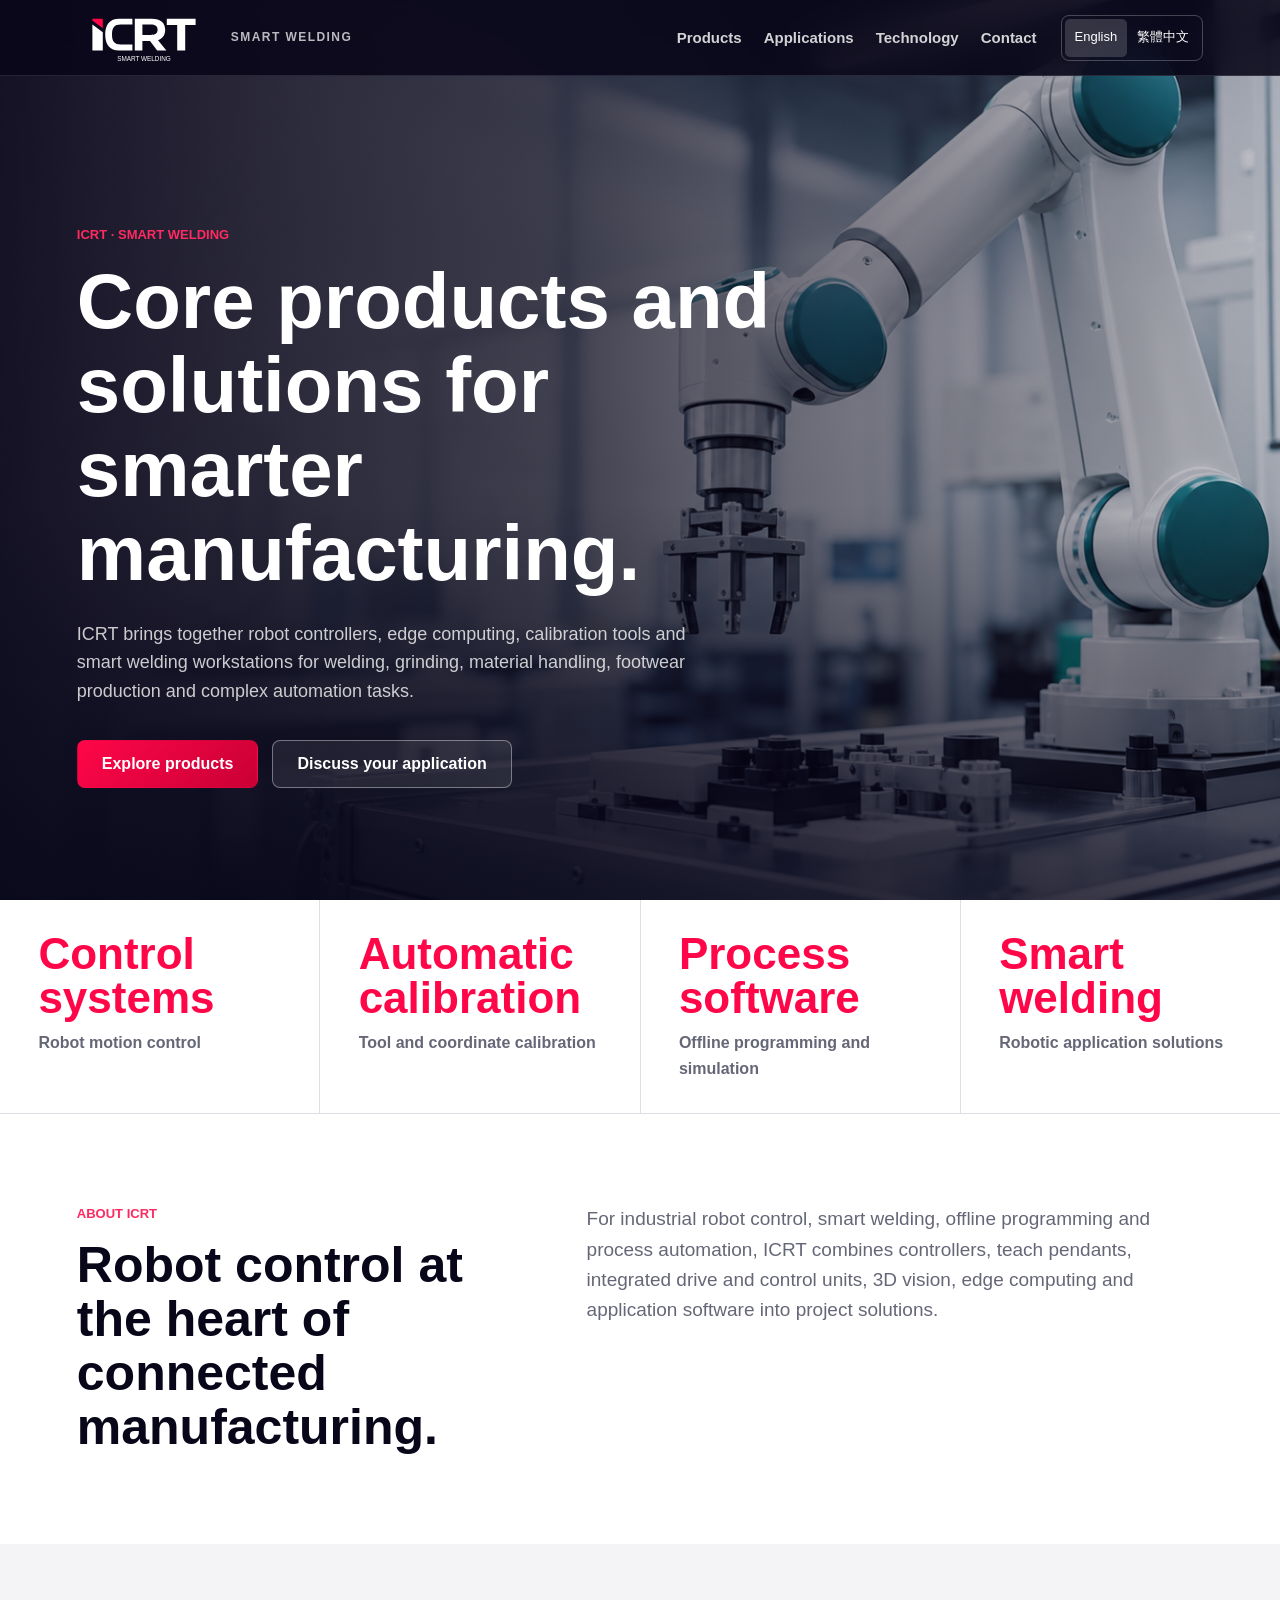
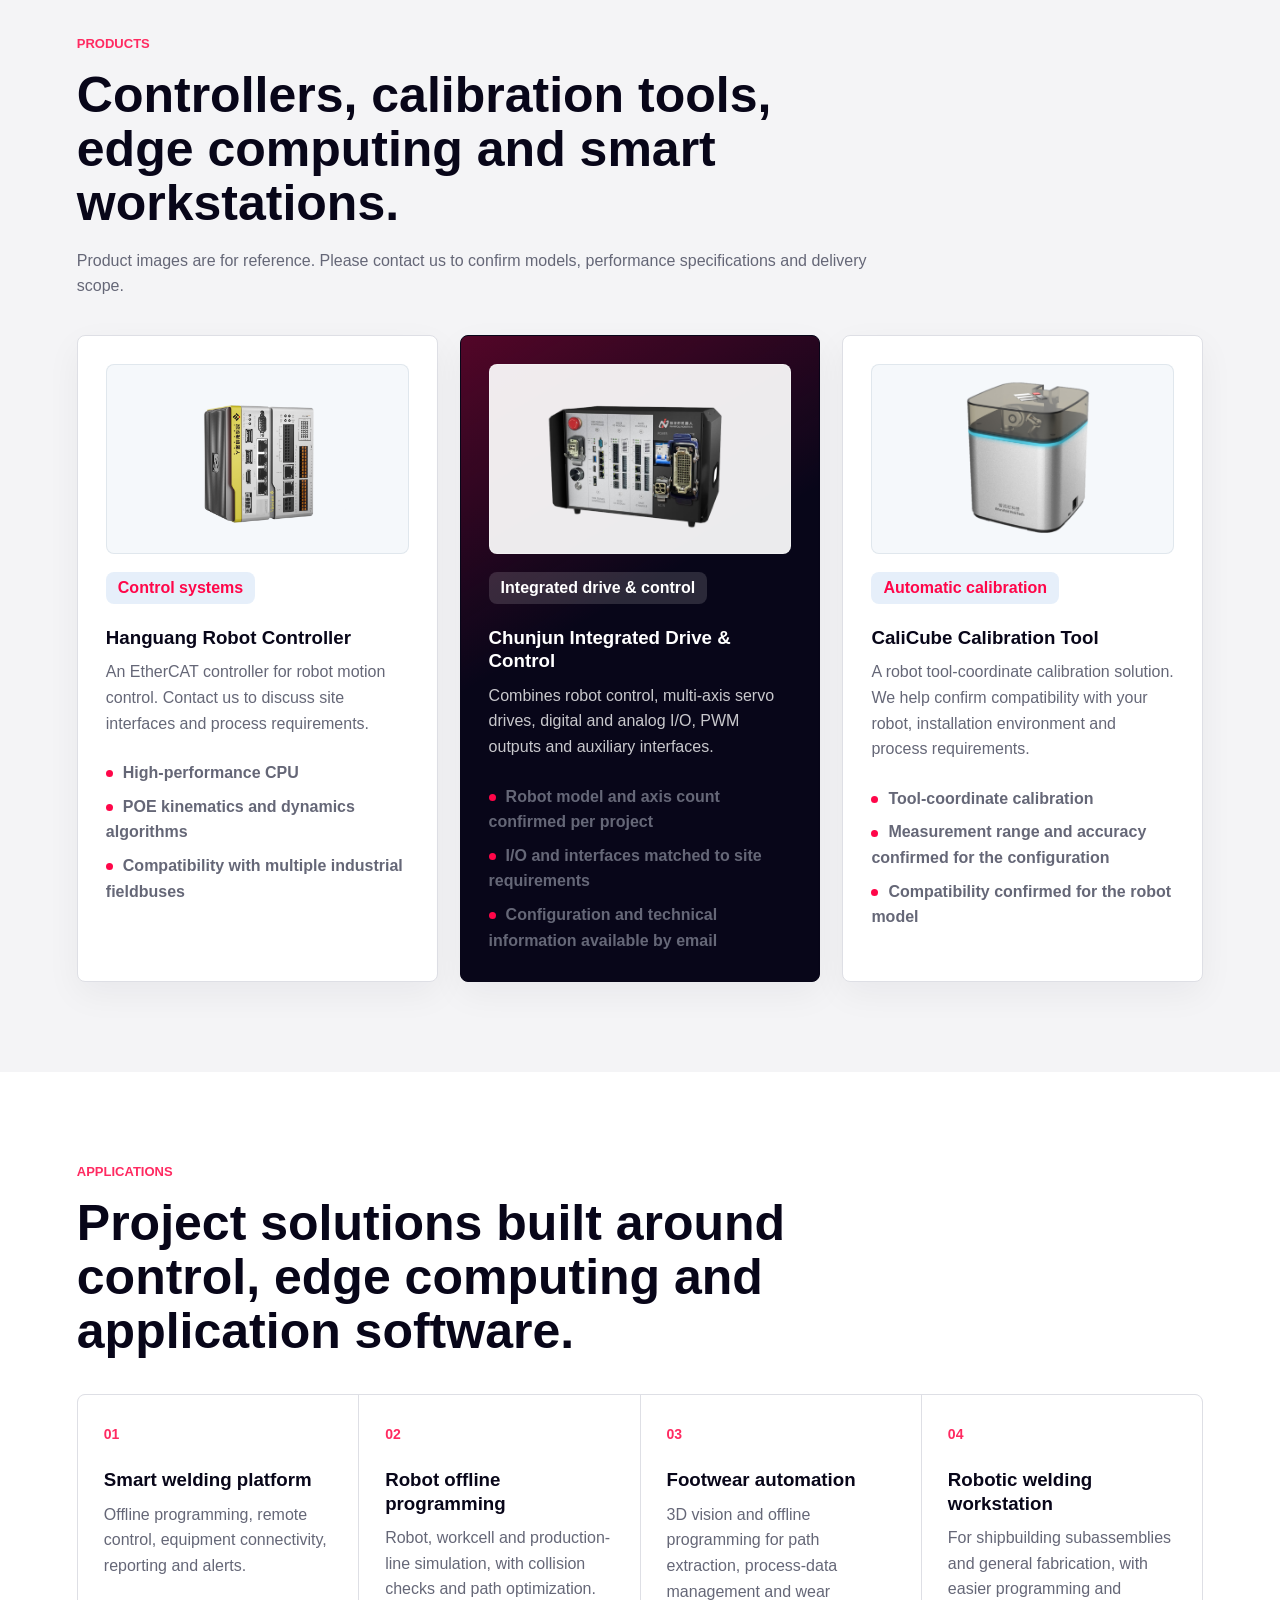
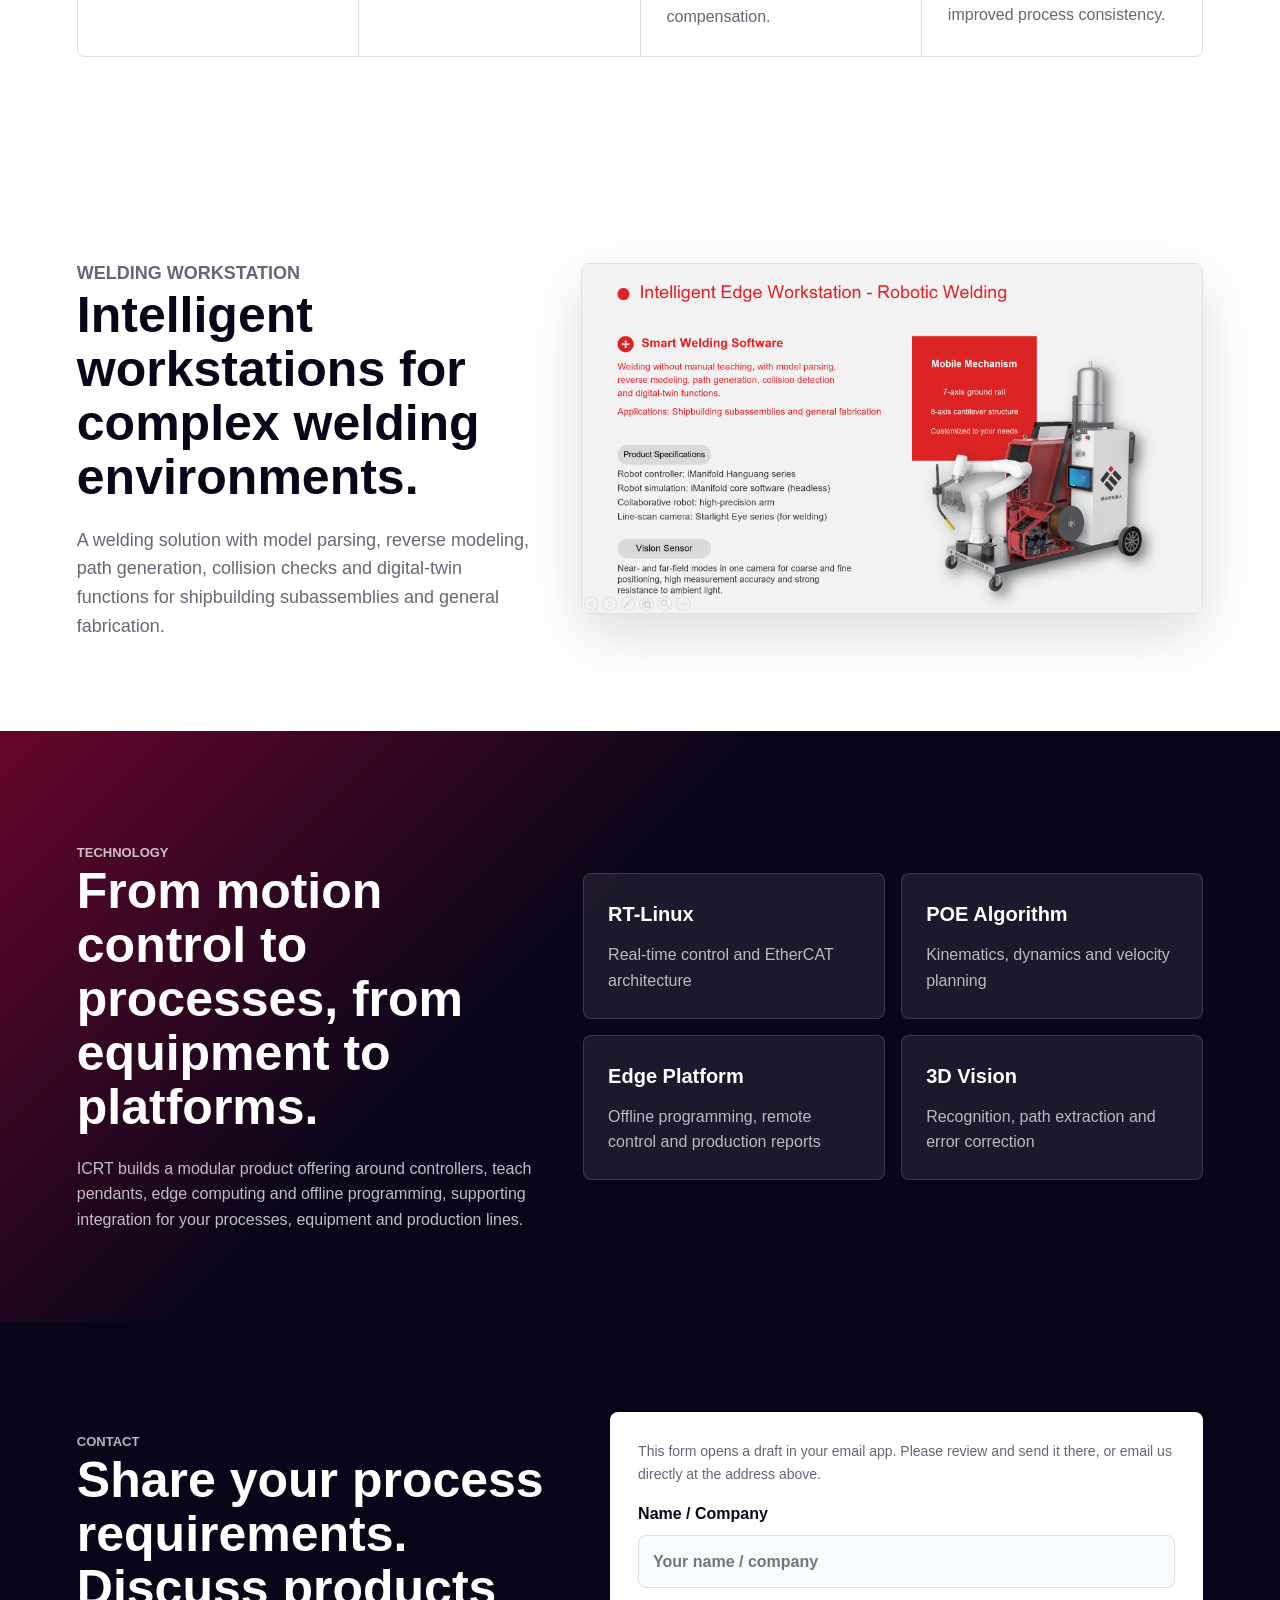
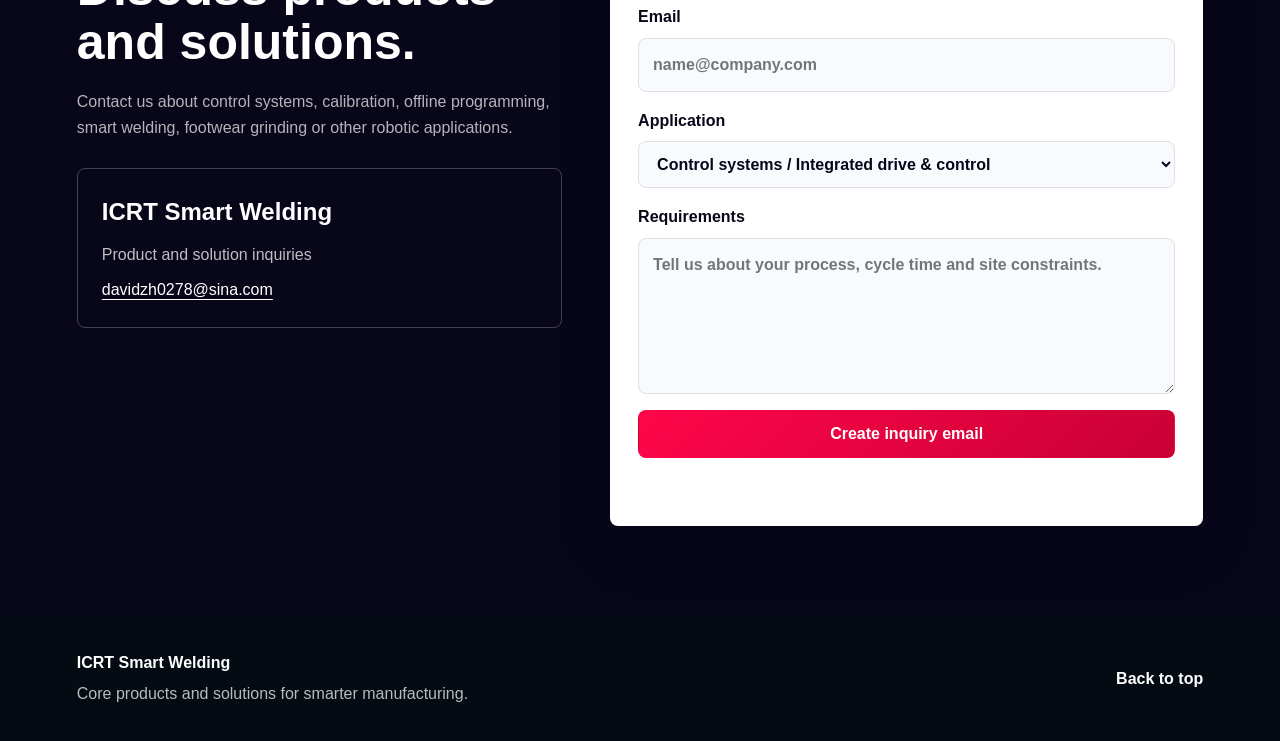
==== commit ed13ef69: "Translate workstation illustration into English" ====
--- a/index.html
+++ b/index.html
@@ -169,7 +169,7 @@
             and digital-twin functions for shipbuilding subassemblies and general fabrication.
           </p>
         </div>
-        <img src="assets/materials/welding-workstation.png" alt="Robotic welding workstation" />
+        <img src="assets/materials/welding-workstation-en.png" alt="Robotic welding workstation" />
       </section>
 
       <section class="section tech-band" id="technology">
